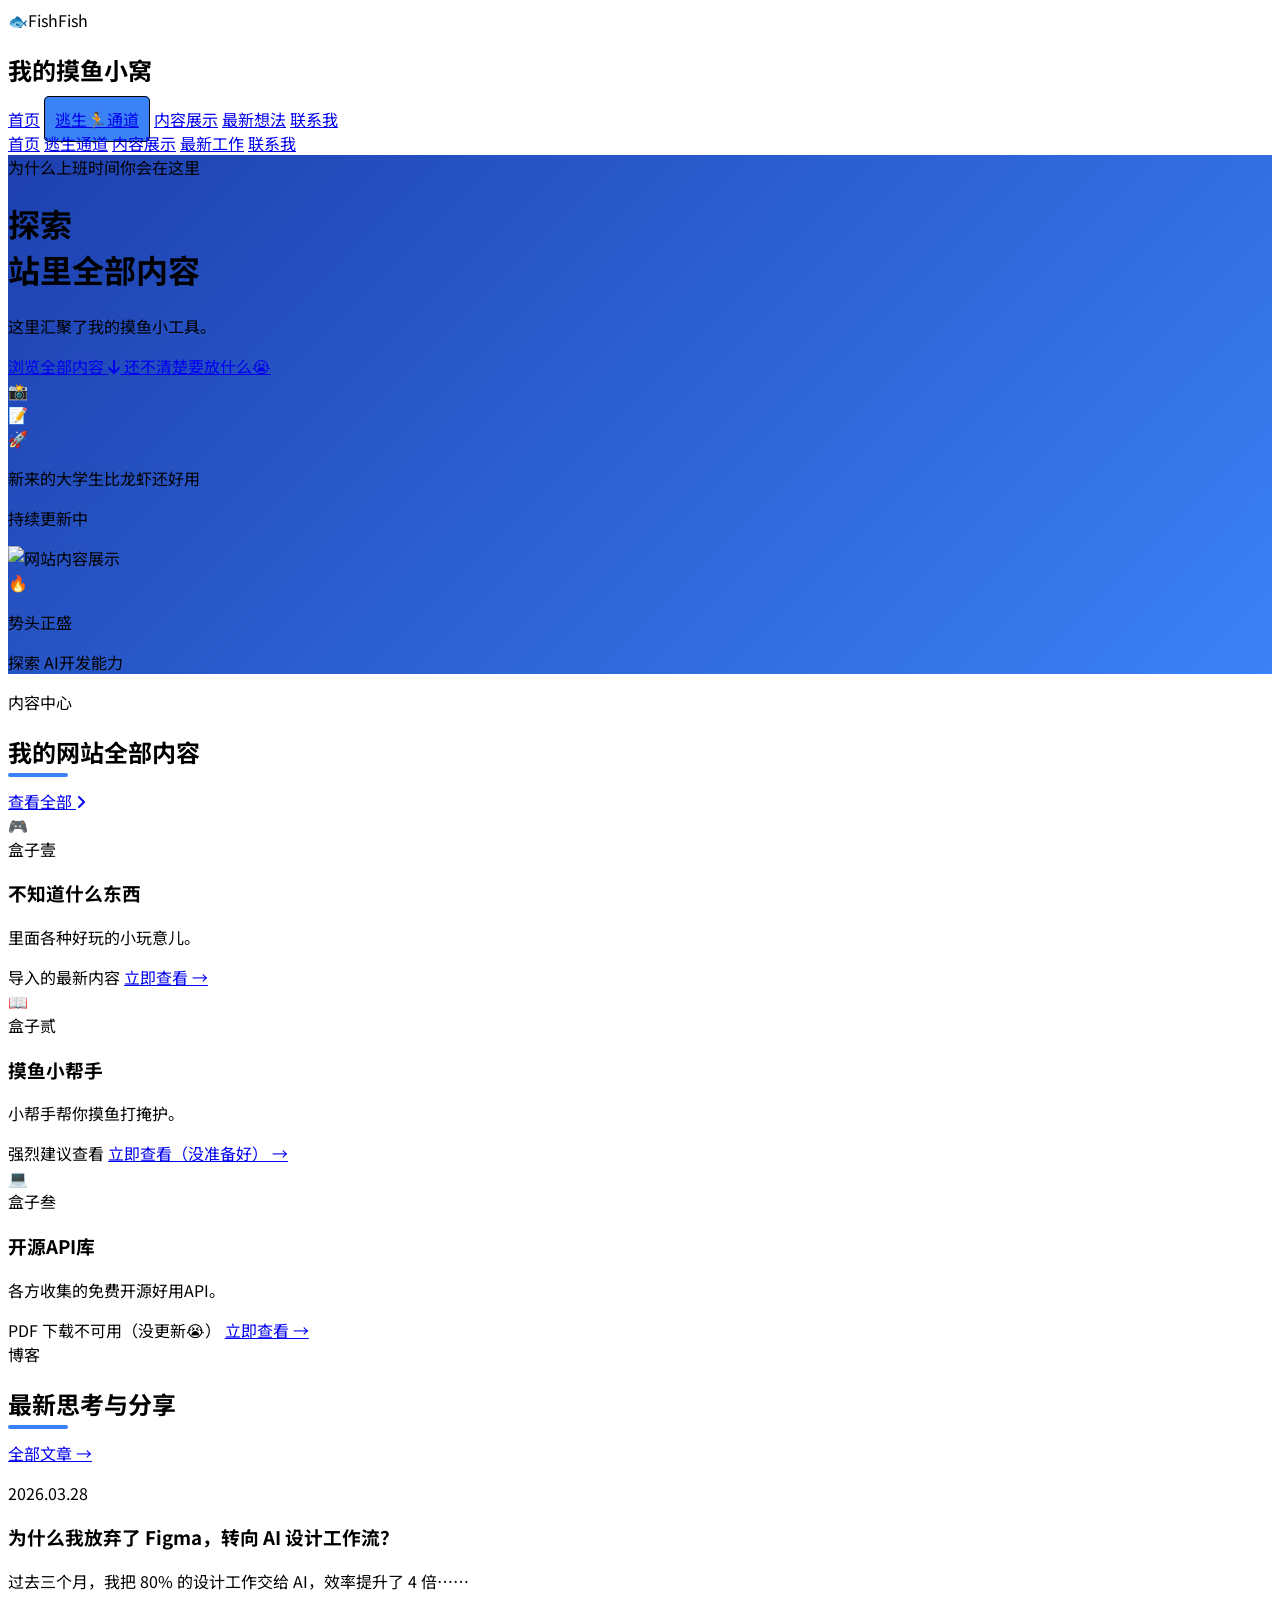
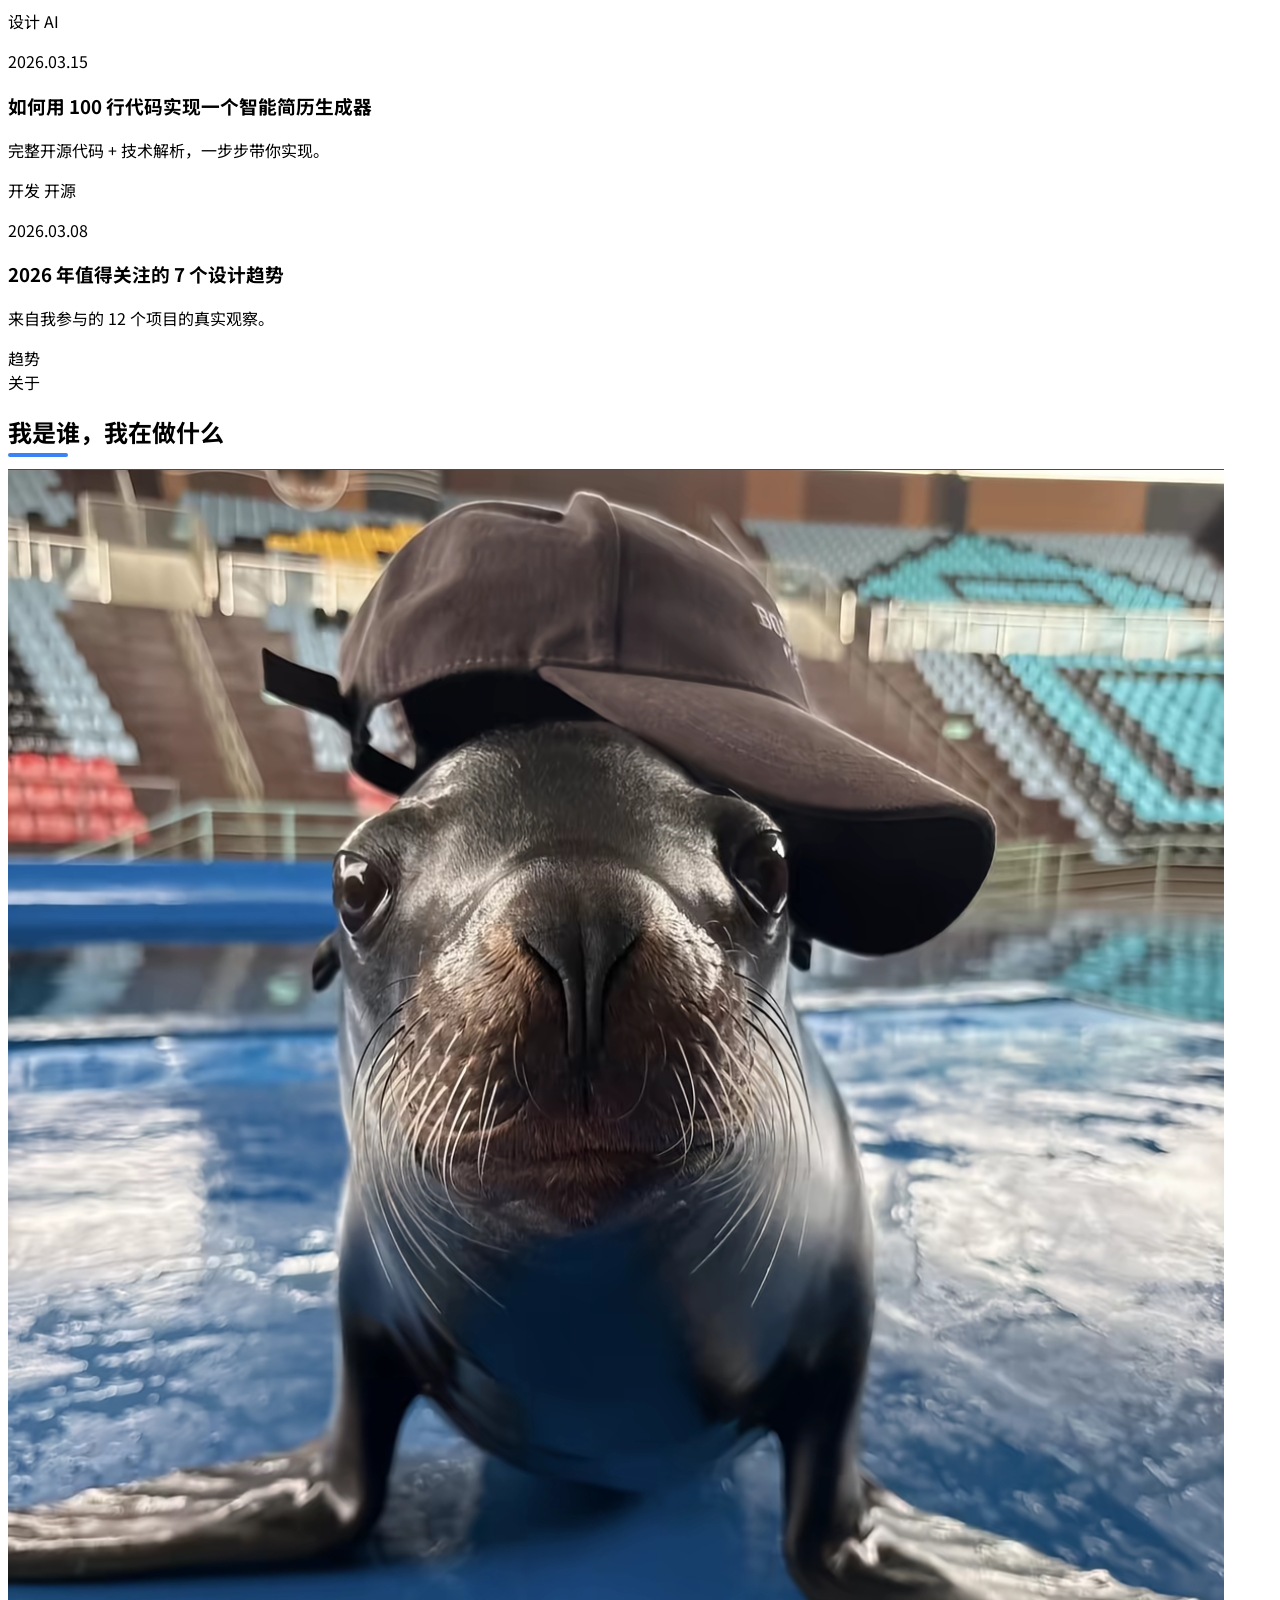
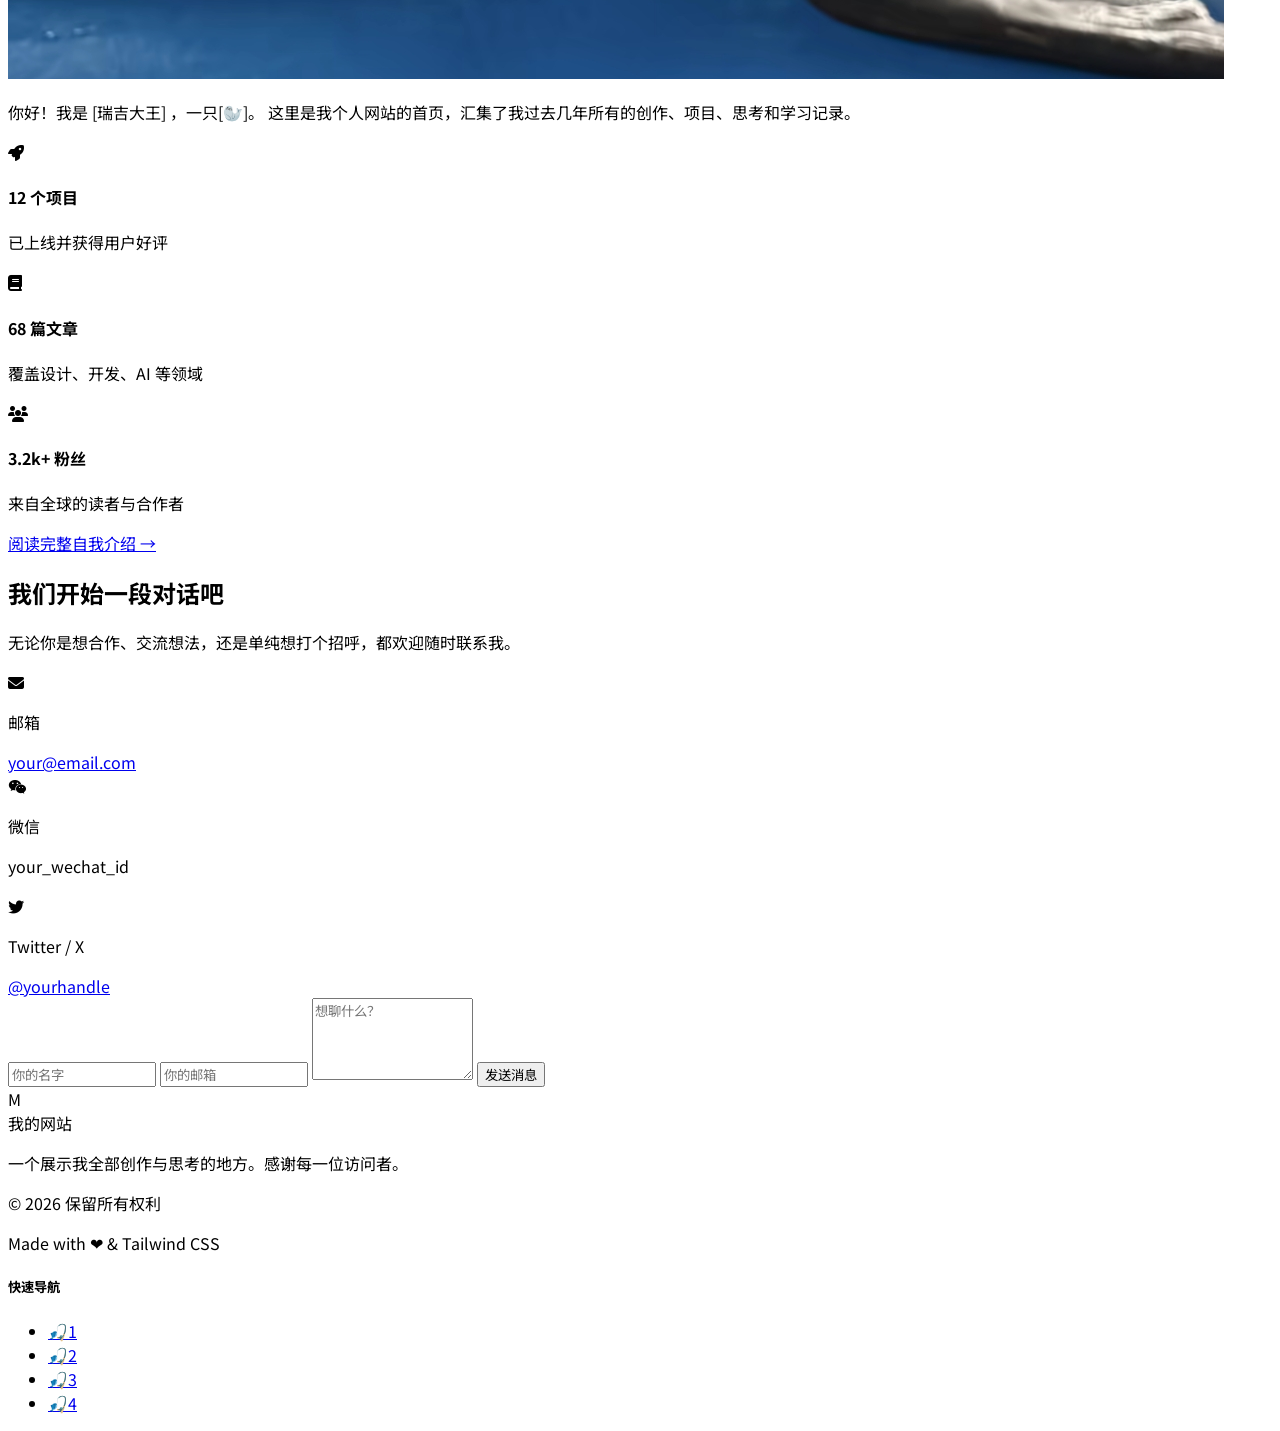
==== index.html @ e937bb80 "界面优化，添加了呈批单阅读器Demo" ====
<!-- DOCTYPE!HTML
<html>标签是 HTML 页面的根元素，该标签的结束标志为</html>
<head>标签包含了文档的元数据（meta），如<meta charset="utf-8">定义网页编码格式为utf-8。
<title>标签定义文档的标题
<body>标签定义文档的主体，即网页可见的页面内容，该标签的结束标志为</body>
<h1>标签作为一个标题使用，该标签的结束标志为`
<a>锚链接。
    href：指定链接的目标URL（如 https://example.com、#section1、mailto:xxx@xx.com。
    target：定义打开方式，例如 _blank 在新标签页打开。
    download：让浏览器下载链接资源而不是导航</a>
<p>标签作为一个段落显示，该标签的结束标志为</p> -->

<!DOCTYPE html>
<html lang="zh-CN">

<head>
    <meta charset="UTF-8">
    <meta name="viewport" content="width=device-width, initial-scale=1.0">
    <title>工作台 - 首页</title>
    <script src="https://cdn.tailwindcss.com"></script>
    <link rel="stylesheet" href="https://cdnjs.cloudflare.com/ajax/libs/font-awesome/6.6.0/css/all.min.css">

    <link rel="stylesheet" href="./Styles/index.css">
</head>

<body class="bg-zinc-50 text-zinc-800">

    <!-- 导航栏 -->
    <nav class="bg-white border-b sticky top-0 z-50 shadow-sm">
        <div class="max-w-7xl mx-auto px-6 py-5 flex items-center justify-between">
            <!-- Logo -->
            <div class="flex items-center gap-3">
                <div
                    class="w-40 h-10 bg-blue-600 rounded-2xl flex items-center justify-center text-white font-bold text-2xl shadow-inner">
                    🐟️FishFish</div>
                <h1 class="text-2xl font-bold tracking-tight">我的摸鱼小窝</h1>
            </div>

            <!-- 菜单 -->
            <div class="hidden md:flex items-center gap-8 text-lg">
                <a href="#" class="nav-link font-medium">首页</a>
                <a href="https://www.mct.gov.cn/whzx/zsdw/zglyyjy/202604/t20260401_965250.html"
                    class="Win-run font-medium">逃生🏃通道</a>
                <a href="#content" class="nav-link font-medium">内容展示</a>
                <a href="#blog" class="nav-link font-medium">最新想法</a>
                <a href="#contact" class="nav-link font-medium">联系我</a>
            </div>
        </div>

        <!-- 移动端菜单 -->
        <div id="mobile-menu" class="hidden md:hidden bg-white border-t px-6 py-6">
            <div class="flex flex-col gap-4 text-lg">
                <a href="#" class="py-3 border-b">首页</a>
                <a href="https://www.mct.gov.cn/whzx/zsdw/zglyyjy/202604/t20260401_965250.html"
                    class="py-3 border-b">逃生通道</a>
                <a href="#content" class="py-3 border-b">内容展示</a>
                <a href="#blog" class="py-3 border-b">最新工作</a>
                <a href="#contact" class="py-3">联系我</a>
            </div>
        </div>
    </nav>

    <!-- Hero 区域 -->
    <header class="hero-bg text-white">
        <div class="max-w-7xl mx-auto px-6 py-24 md:py-32 grid md:grid-cols-2 gap-12 items-center">
            <div>
                <div
                    class="inline-flex items-center gap-2 bg-white/20 backdrop-blur-md px-5 py-2 rounded-3xl mb-6 text-sm font-medium">
                    <span class="relative flex h-3 w-3">
                        <span
                            class="animate-ping absolute inline-flex h-full w-full rounded-full bg-green-400 opacity-75"></span>
                        <span class="relative inline-flex rounded-full h-3 w-3 bg-green-400"></span>
                    </span>
                    为什么上班时间你会在这里
                </div>

                <h1 class="text-6xl md:text-7xl font-bold leading-none tracking-tighter mb-6">
                    探索<br>站里全部内容
                </h1>

                <p class="text-xl md:text-2xl text-white/90 mb-10 max-w-md">
                    这里汇聚了我的摸鱼小工具。
                </p>

                <div class="flex flex-wrap gap-4">
                    <a href="#content"
                        class="px-8 py-5 bg-white text-blue-600 font-semibold rounded-3xl text-lg flex items-center gap-3 hover:scale-105 transition">
                        浏览全部内容
                        <i class="fas fa-arrow-down"></i>
                    </a>
                    <a href="#projects"
                        class="px-8 py-5 border-2 border-white/70 hover:border-white font-medium rounded-3xl text-lg flex items-center gap-3 transition">
                        还不清楚要放什么😭
                    </a>
                </div>

                <div class="mt-12 flex items-center gap-8 text-sm">
                    <div class="flex -space-x-4">
                        <div
                            class="w-8 h-8 bg-white/30 backdrop-blur rounded-2xl border-2 border-white flex items-center justify-center text-xs font-bold">
                            📸</div>
                        <div
                            class="w-8 h-8 bg-white/30 backdrop-blur rounded-2xl border-2 border-white flex items-center justify-center text-xs font-bold">
                            📝</div>
                        <div
                            class="w-8 h-8 bg-white/30 backdrop-blur rounded-2xl border-2 border-white flex items-center justify-center text-xs font-bold">
                            🚀</div>
                    </div>
                    <div>
                        <p class="font-medium">新来的大学生比龙虾还好用</p>
                        <p class="text-white/70">持续更新中</p>
                    </div>
                </div>
            </div>

            <!-- Hero 图片/演示区域 -->
            <div class="hidden md:flex justify-center relative">
                <div class="relative">
                    <div class="bg-white/10 backdrop-blur-3xl rounded-3xl p-4 shadow-2xl">
                        <img src="./src/img/claw.png" alt="网站内容展示"
                            class="rounded-3xl shadow-inner w-full max-w-md object-cover">
                    </div>
                    <!-- 悬浮卡片 -->
                    <div
                        class="absolute -top-6 -right-6 bg-white text-zinc-900 rounded-3xl p-5 shadow-2xl max-w-[220px]">
                        <div class="flex gap-3 items-center">
                            <div class="text-4xl">🔥</div>
                            <div>
                                <p class="font-semibold">势头正盛</p>
                                <p class="text-sm text-zinc-500">探索 AI开发能力</p>
                            </div>
                        </div>
                    </div>
                </div>
            </div>
        </div>
    </header>

    <!-- 内容展示 -->
    <section id="content" class="bg-white py-20">
        <div class="max-w-7xl mx-auto px-6">
            <div class="flex justify-between items-end mb-12">
                <div>
                    <span class="text-blue-600 font-medium">内容中心</span>
                    <h2 class="section-title text-4xl font-bold mt-3">我的网站全部内容</h2>
                </div>
                <a href="./Pages/ShowAll.html" class="flex items-center gap-2 text-blue-600 hover:text-blue-700 font-medium">
                    查看全部 <i class="fas fa-angle-right"></i>
                </a>
            </div>

            <div class="grid md:grid-cols-2 lg:grid-cols-3 gap-8">
                <!-- 卡片1 -->
                <div class="card-hover bg-white border rounded-3xl overflow-hidden">
                    <div
                        class="h-56 bg-gradient-to-br from-purple-500 to-pink-500 flex items-center justify-center text-7xl">
                        🎮</div>
                    <div class="p-8">
                        <span
                            class="text-xs uppercase tracking-widest font-medium bg-purple-100 text-purple-700 px-4 py-1 rounded-3xl">盒子壹</span>
                        <h3 class="text-2xl font-semibold mt-4 mb-2">不知道什么东西</h3>
                        <p class="text-zinc-500 line-clamp-3">里面各种好玩的小玩意儿。</p>
                        <div class="flex justify-between items-center mt-8 text-sm">
                            <span class="text-zinc-400">导入的最新内容</span>
                            <a href="./Pages/Snake.html" class="text-blue-600">立即查看 →</a>
                        </div>
                    </div>
                </div>

                <!-- 卡片2 -->
                <div class="card-hover bg-white border rounded-3xl overflow-hidden">
                    <div
                        class="h-56 bg-gradient-to-br from-emerald-500 to-cyan-500 flex items-center justify-center text-7xl">
                        📖</div>
                    <div class="p-8">
                        <span
                            class="text-xs uppercase tracking-widest font-medium bg-emerald-100 text-emerald-700 px-4 py-1 rounded-3xl">盒子贰</span>
                        <h3 class="text-2xl font-semibold mt-4 mb-2">摸鱼小帮手</h3>
                        <p class="text-zinc-500 line-clamp-3">小帮手帮你摸鱼打掩护。</p>
                        <div class="flex justify-between items-center mt-8 text-sm">
                            <span class="text-zinc-400">强烈建议查看</span>
                            <a href="./Pages/ShowAll.html" class="text-blue-600">立即查看（没准备好） →</a>
                        </div>
                    </div>
                </div>

                <!-- 卡片3 -->
                <div class="card-hover bg-white border rounded-3xl overflow-hidden">
                    <div
                        class="h-56 bg-gradient-to-br from-amber-500 to-orange-500 flex items-center justify-center text-7xl">
                        💻</div>
                    <div class="p-8">
                        <span
                            class="text-xs uppercase tracking-widest font-medium bg-amber-100 text-amber-700 px-4 py-1 rounded-3xl">盒子叁</span>
                        <h3 class="text-2xl font-semibold mt-4 mb-2">开源API库</h3>
                        <p class="text-zinc-500 line-clamp-3">各方收集的免费开源好用API。</p>
                        <div class="flex justify-between items-center mt-8 text-sm">
                            <span class="text-zinc-400">PDF 下载不可用（没更新😭）</span>
                            <a href="https://gitcode.com/gh_mirrors/aks/akshare" class="text-blue-600">立即查看 →</a>
                        </div>
                    </div>
                </div>
            </div>
        </div>
    </section>

    <!-- 最新文章 -->
    <section id="blog" class="bg-zinc-900 text-white py-20">
        <div class="max-w-7xl mx-auto px-6">
            <div class="flex justify-between items-end mb-12">
                <div>
                    <span class="text-blue-400 font-medium">博客</span>
                    <h2 class="section-title text-4xl font-bold mt-3 text-white">最新思考与分享</h2>
                </div>
                <a href="#" class="text-blue-400 hover:text-white flex items-center gap-2">全部文章 →</a>
            </div>

            <div class="grid md:grid-cols-3 gap-8">
                <div class="bg-white/10 backdrop-blur-lg rounded-3xl p-8 hover:bg-white/15 transition">
                    <p class="text-xs opacity-70">2026.03.28</p>
                    <h3 class="text-2xl font-semibold mt-4 mb-6 leading-tight">为什么我放弃了 Figma，转向 AI 设计工作流？</h3>
                    <p class="line-clamp-3 opacity-80">过去三个月，我把 80% 的设计工作交给 AI，效率提升了 4 倍……</p>
                    <div class="mt-8 text-sm flex items-center gap-3">
                        <span class="bg-white/20 text-xs px-3 py-1 rounded-3xl">设计</span>
                        <span class="bg-white/20 text-xs px-3 py-1 rounded-3xl">AI</span>
                    </div>
                </div>

                <div class="bg-white/10 backdrop-blur-lg rounded-3xl p-8 hover:bg-white/15 transition">
                    <p class="text-xs opacity-70">2026.03.15</p>
                    <h3 class="text-2xl font-semibold mt-4 mb-6 leading-tight">如何用 100 行代码实现一个智能简历生成器</h3>
                    <p class="line-clamp-3 opacity-80">完整开源代码 + 技术解析，一步步带你实现。</p>
                    <div class="mt-8 text-sm flex items-center gap-3">
                        <span class="bg-white/20 text-xs px-3 py-1 rounded-3xl">开发</span>
                        <span class="bg-white/20 text-xs px-3 py-1 rounded-3xl">开源</span>
                    </div>
                </div>

                <div class="bg-white/10 backdrop-blur-lg rounded-3xl p-8 hover:bg-white/15 transition">
                    <p class="text-xs opacity-70">2026.03.08</p>
                    <h3 class="text-2xl font-semibold mt-4 mb-6 leading-tight">2026 年值得关注的 7 个设计趋势</h3>
                    <p class="line-clamp-3 opacity-80">来自我参与的 12 个项目的真实观察。</p>
                    <div class="mt-8 text-sm flex items-center gap-3">
                        <span class="bg-white/20 text-xs px-3 py-1 rounded-3xl">趋势</span>
                    </div>
                </div>
            </div>
        </div>
    </section>

    <!-- 关于我 -->
    <section id="about" class="max-w-7xl mx-auto px-6 py-20">
        <div class="text-center mb-12">
            <span class="text-blue-600 font-medium">关于</span>
            <h2 class="section-title text-4xl font-bold mt-3">我是谁，我在做什么</h2>
        </div>

        <div class="grid md:grid-cols-12 gap-12 items-center">
            <div class="md:col-span-5">
                <img src="./src/img/myphoto.jpg" alt="我的照片"
                    class="rounded-3xl shadow-2xl w-full aspect-square object-cover">
            </div>
            <div class="md:col-span-7">
                <p class="text-2xl leading-relaxed text-zinc-600 mb-8">
                    你好！我是<span class="font-semibold text-blue-600"> [瑞吉大王] </span>，一只[🦭]。
                    这里是我个人网站的首页，汇集了我过去几年所有的创作、项目、思考和学习记录。
                </p>
                <div class="grid grid-cols-3 gap-6">
                    <div class="bg-white rounded-3xl p-6 text-center shadow-sm">
                        <i class="fas fa-rocket text-4xl text-blue-600 mb-4"></i>
                        <h4 class="font-semibold mb-1">12 个项目</h4>
                        <p class="text-sm text-zinc-500">已上线并获得用户好评</p>
                    </div>
                    <div class="bg-white rounded-3xl p-6 text-center shadow-sm">
                        <i class="fas fa-book text-4xl text-blue-600 mb-4"></i>
                        <h4 class="font-semibold mb-1">68 篇文章</h4>
                        <p class="text-sm text-zinc-500">覆盖设计、开发、AI 等领域</p>
                    </div>
                    <div class="bg-white rounded-3xl p-6 text-center shadow-sm">
                        <i class="fas fa-users text-4xl text-blue-600 mb-4"></i>
                        <h4 class="font-semibold mb-1">3.2k+ 粉丝</h4>
                        <p class="text-sm text-zinc-500">来自全球的读者与合作者</p>
                    </div>
                </div>
                <a href="https://v.douyin.com/0E6zMVYQ_gM/" class="mt-10 inline-flex items-center gap-3 text-blue-600 font-medium group">
                    阅读完整自我介绍
                    <span class="group-hover:translate-x-2 transition">→</span>
                </a>
            </div>
        </div>
    </section>

    <!-- 联系我 -->
    <section id="contact" class="max-w-7xl mx-auto px-6 py-20">
        <div class="bg-white rounded-3xl shadow-xl p-12 md:p-16 grid md:grid-cols-2 gap-12">
            <div>
                <h2 class="text-4xl font-bold mb-6">我们开始一段对话吧</h2>
                <p class="text-zinc-600 text-xl">无论你是想合作、交流想法，还是单纯想打个招呼，都欢迎随时联系我。</p>

                <div class="mt-12 space-y-8">
                    <div class="flex items-center gap-6">
                        <i class="fas fa-envelope text-3xl text-blue-600"></i>
                        <div>
                            <p class="text-sm text-zinc-400">邮箱</p>
                            <a href="mailto:your@email.com" class="text-xl font-medium">your@email.com</a>
                        </div>
                    </div>
                    <div class="flex items-center gap-6">
                        <i class="fab fa-weixin text-3xl text-green-600"></i>
                        <div>
                            <p class="text-sm text-zinc-400">微信</p>
                            <p class="text-xl font-medium">your_wechat_id</p>
                        </div>
                    </div>
                    <div class="flex items-center gap-6">
                        <i class="fab fa-twitter text-3xl text-blue-400"></i>
                        <div>
                            <p class="text-sm text-zinc-400">Twitter / X</p>
                            <a href="#" class="text-xl font-medium">@yourhandle</a>
                        </div>
                    </div>
                </div>
            </div>

            <div class="bg-zinc-100 rounded-3xl p-8 flex flex-col justify-center">
                <form class="space-y-6">
                    <input type="text" placeholder="你的名字"
                        class="w-full px-6 py-5 rounded-3xl bg-white border focus:outline-none focus:border-blue-600">
                    <input type="email" placeholder="你的邮箱"
                        class="w-full px-6 py-5 rounded-3xl bg-white border focus:outline-none focus:border-blue-600">
                    <textarea placeholder="想聊什么？" rows="4"
                        class="w-full px-6 py-5 rounded-3xl bg-white border focus:outline-none focus:border-blue-600"></textarea>
                    <button type="submit"
                        class="w-full py-6 bg-blue-600 text-white font-medium text-lg rounded-3xl hover:bg-blue-700 transition">
                        发送消息
                    </button>
                </form>
            </div>
        </div>
    </section>

    <!-- Footer -->
    <footer class="bg-zinc-900 text-white py-16">
        <div class="max-w-7xl mx-auto px-6">
            <div class="grid md:grid-cols-12 gap-y-10">
                <div class="md:col-span-8">
                    <div class="flex items-center gap-3 mb-6">
                        <div
                            class="w-8 h-8 bg-blue-600 rounded-2xl flex items-center justify-center text-white font-bold">
                            M</div>
                        <span class="text-2xl font-bold">我的网站</span>
                    </div>
                    <p class="text-zinc-400 max-w-xs">一个展示我全部创作与思考的地方。感谢每一位访问者。</p>
                    <p class="text-xs text-zinc-500 mt-8">© 2026 保留所有权利</p>
                    <p class="mt-12 text-xs text-zinc-500">Made with ❤️ &amp; Tailwind CSS</p>
                </div>

                <div class="md:col-span-4">
                    <h5 class="font-medium mb-4">快速导航</h5>
                    <ul class="space-y-3 text-zinc-400">
                        <li><a href="#" class="hover:text-white">🎣1</a></li>
                        <li><a href="#" class="hover:text-white">🎣2</a></li>
                        <li><a href="#" class="hover:text-white">🎣3</a></li>
                        <li><a href="#" class="hover:text-white">🎣4</a></li>
                    </ul>
                </div>

                
                
            </div>
        </div>
    </footer>

    <script src="./Scripts/index.js"></script>
</body>

</html>
---- Styles/index.css ----
@import url('https://fonts.googleapis.com/css2?family=Noto+Sans+SC:wght@400;500;700&display=swap');

:root {
    --primary: #3b82f6;
}

* {
    font-family: 'Noto Sans SC', system-ui, sans-serif;
}

.Win-run{
    background-color: #3b82f6;
    border: 1px solid #000000;
    padding: 10px 10px;
    border-radius: 5px;
    text-align: center;
}

.hero-bg {
    background: linear-gradient(135deg, #1e40af 0%, #3b82f6 100%);
}

.nav-link {
    transition: all 0.3s ease;
}

.nav-link:hover {
    color: var(--primary);
    transform: translateY(-1px);
}

.section-title {
    position: relative;
}

.section-title::after {
    content: '';
    position: absolute;
    bottom: -8px;
    left: 0;
    width: 60px;
    height: 4px;
    background: var(--primary);
    border-radius: 9999px;
}

.card-hover {
    transition: all 0.4s cubic-bezier(0.4, 0, 0.2, 1);
}

.card-hover:hover {
    transform: translateY(-12px);
    box-shadow: 0 25px 50px -12px rgb(0 0 0 / 0.15);
}
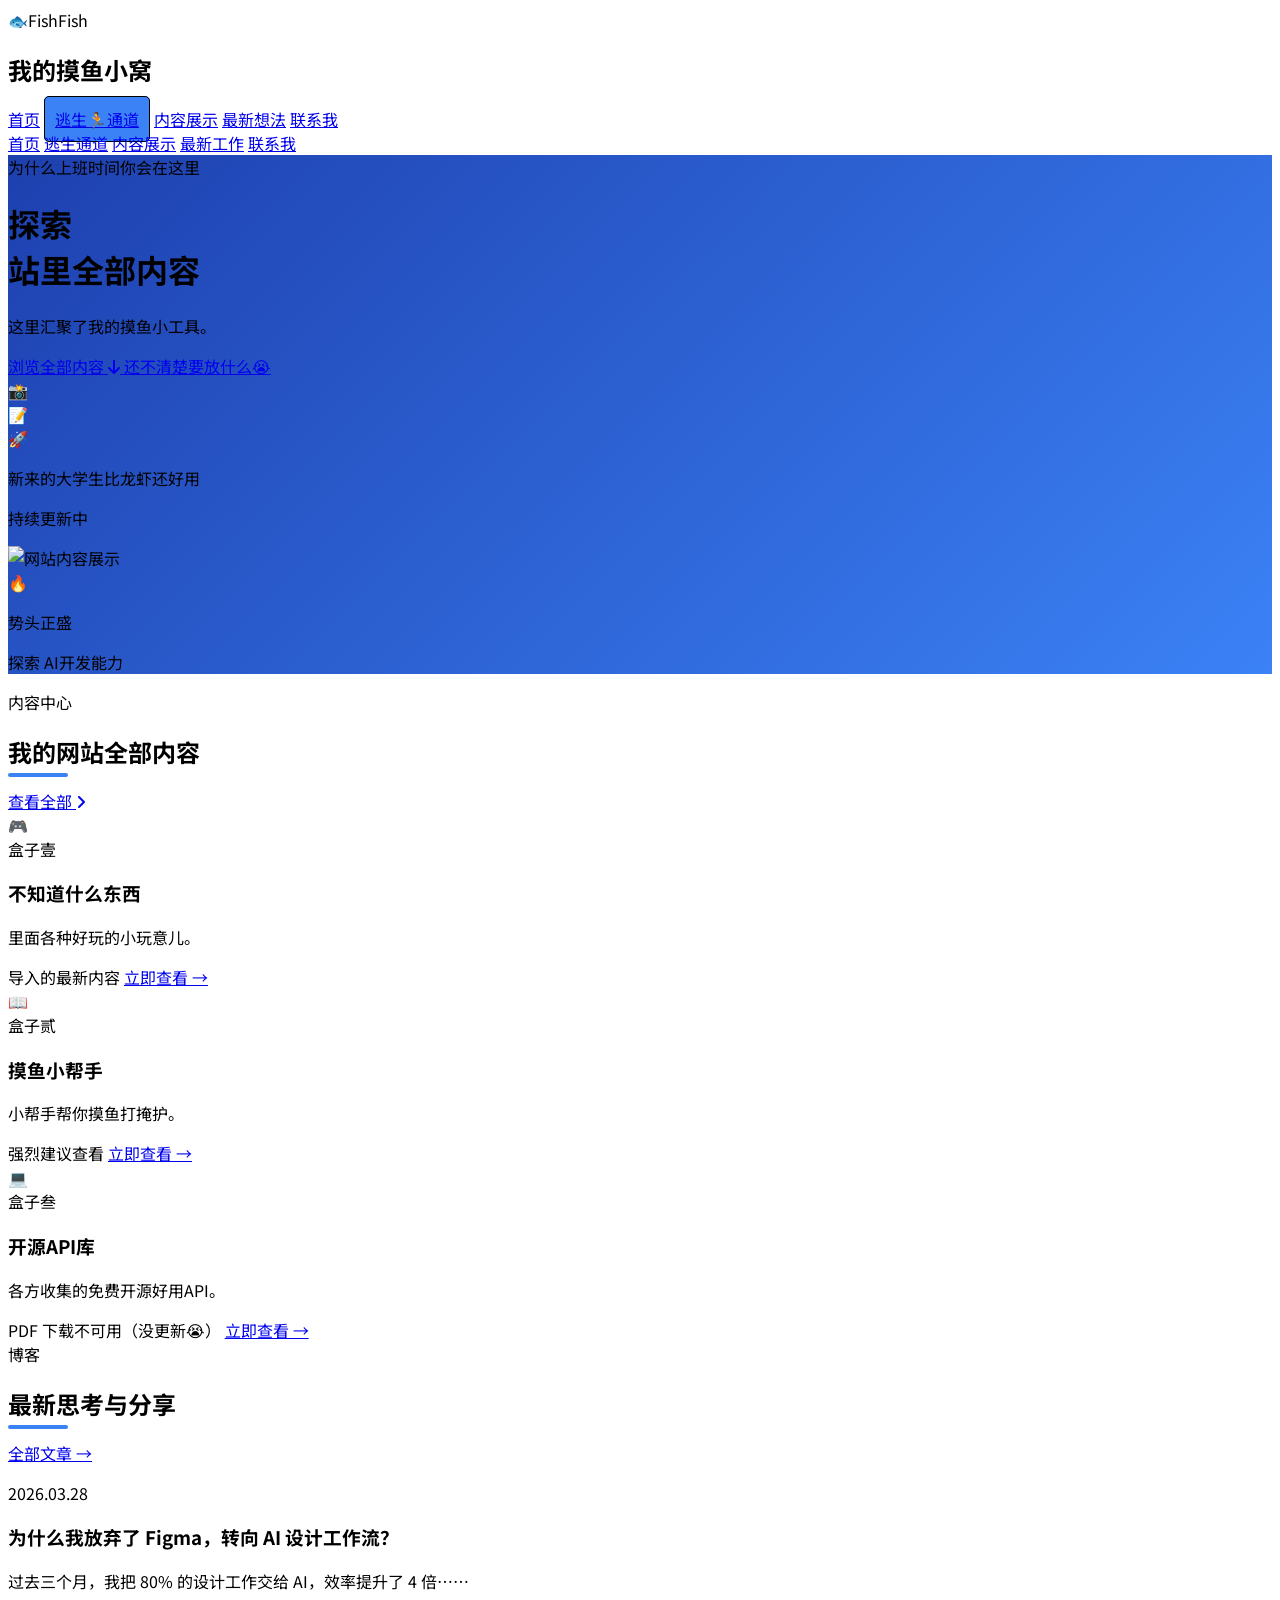
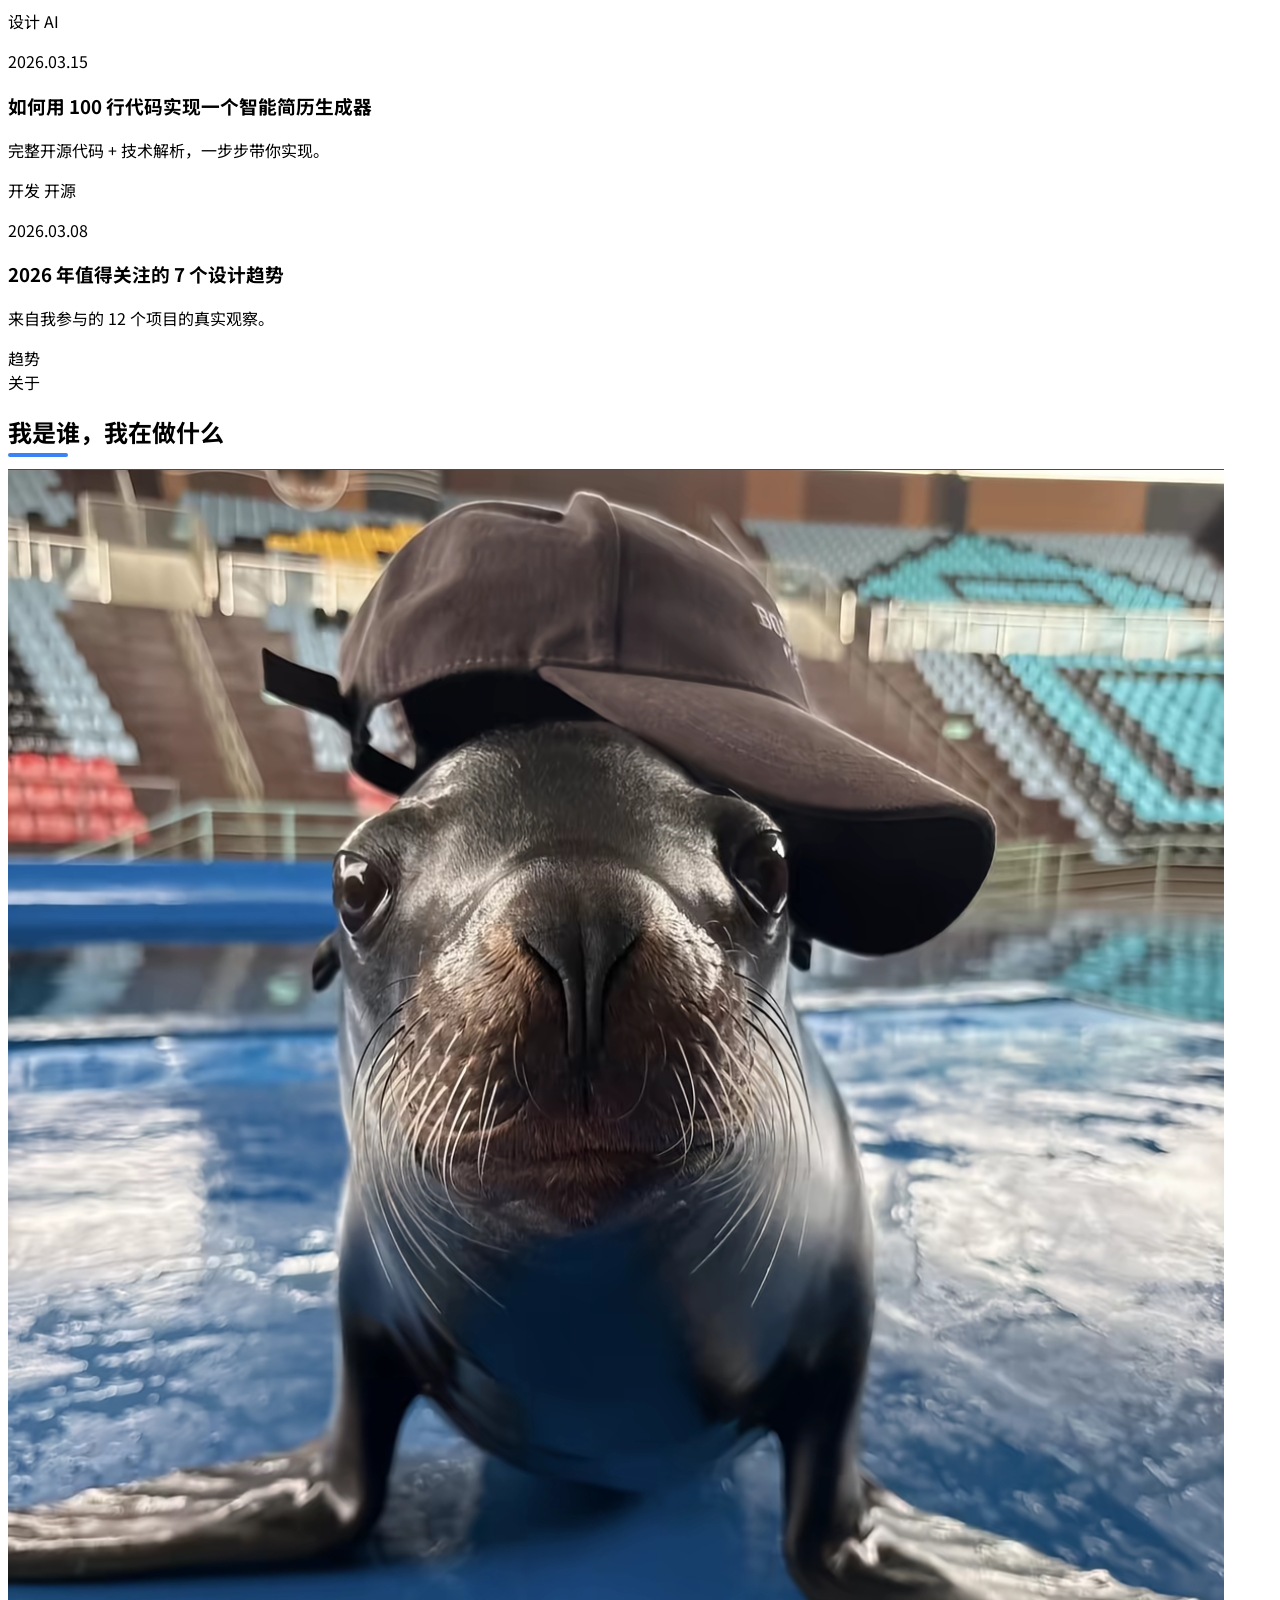
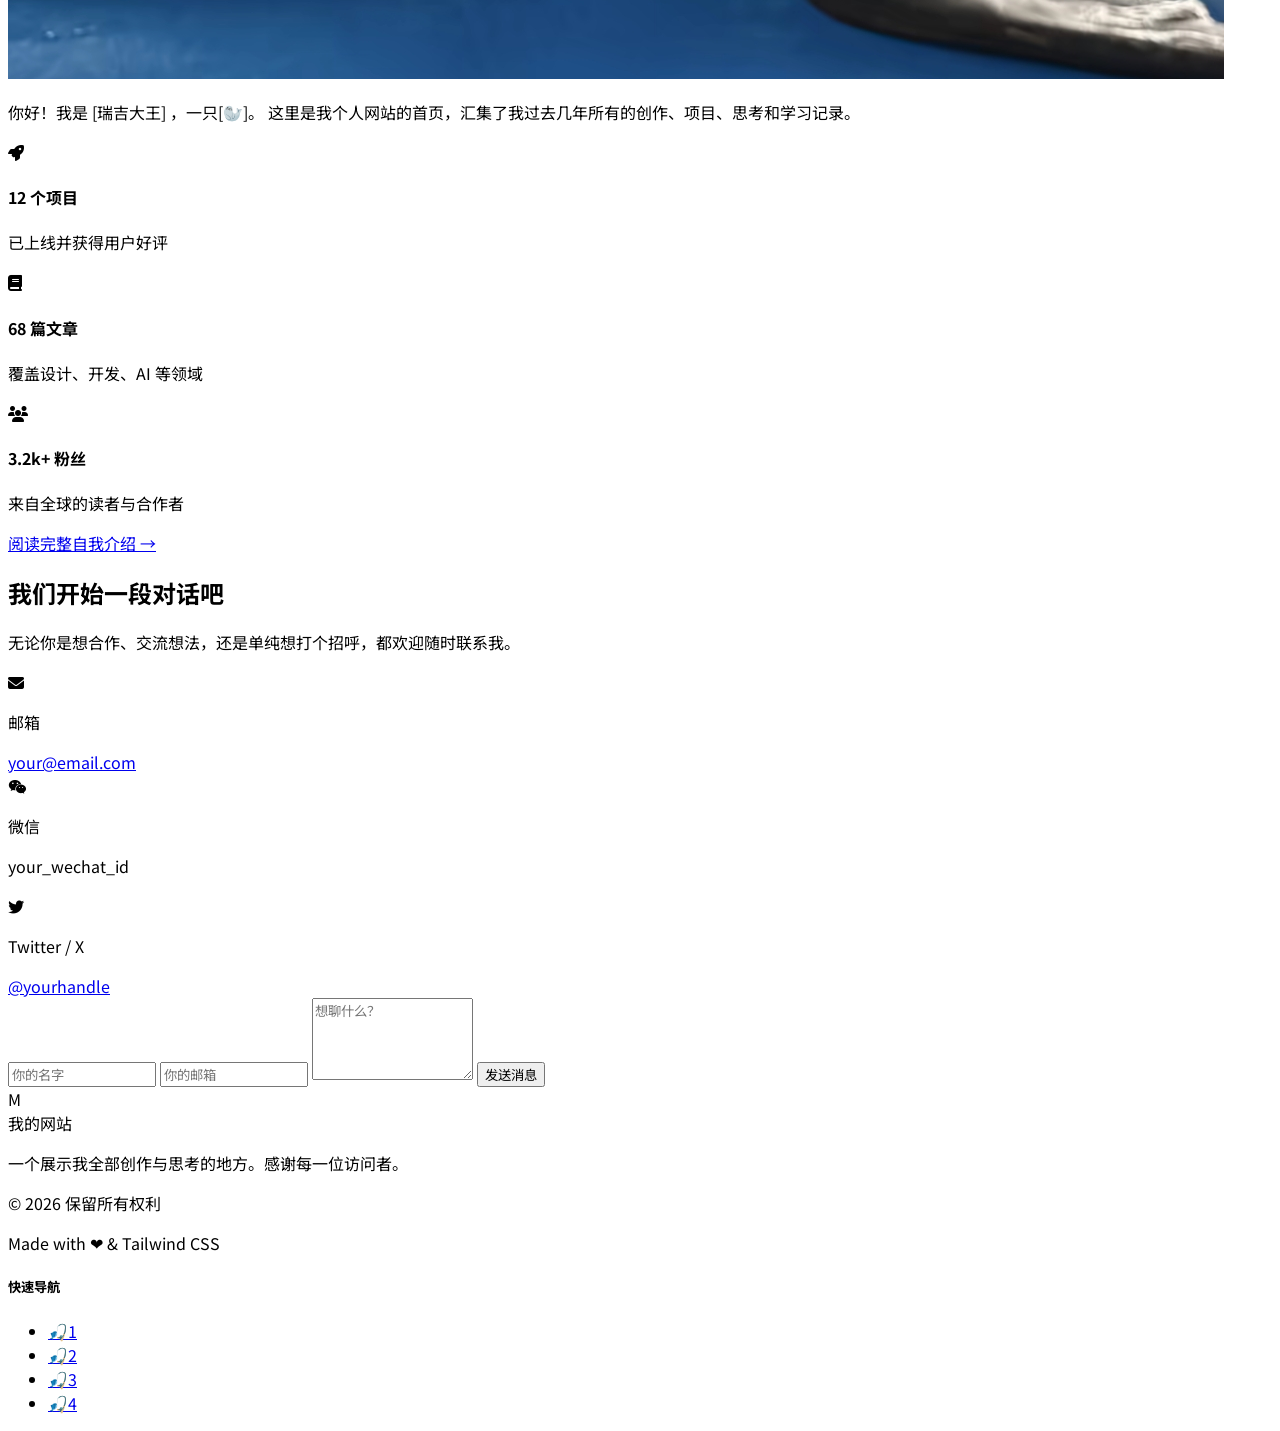
==== commit d381497a: "TXT文本阅读器上线，同时上传了一本电子书" ====
--- a/index.html
+++ b/index.html
@@ -179,7 +179,7 @@
                         <p class="text-zinc-500 line-clamp-3">小帮手帮你摸鱼打掩护。</p>
                         <div class="flex justify-between items-center mt-8 text-sm">
                             <span class="text-zinc-400">强烈建议查看</span>
-                            <a href="./Pages/ShowAll.html" class="text-blue-600">立即查看（没准备好） →</a>
+                            <a href="./Pages/TxTplayer.html" class="text-blue-600">立即查看 →</a>
                         </div>
                     </div>
                 </div>
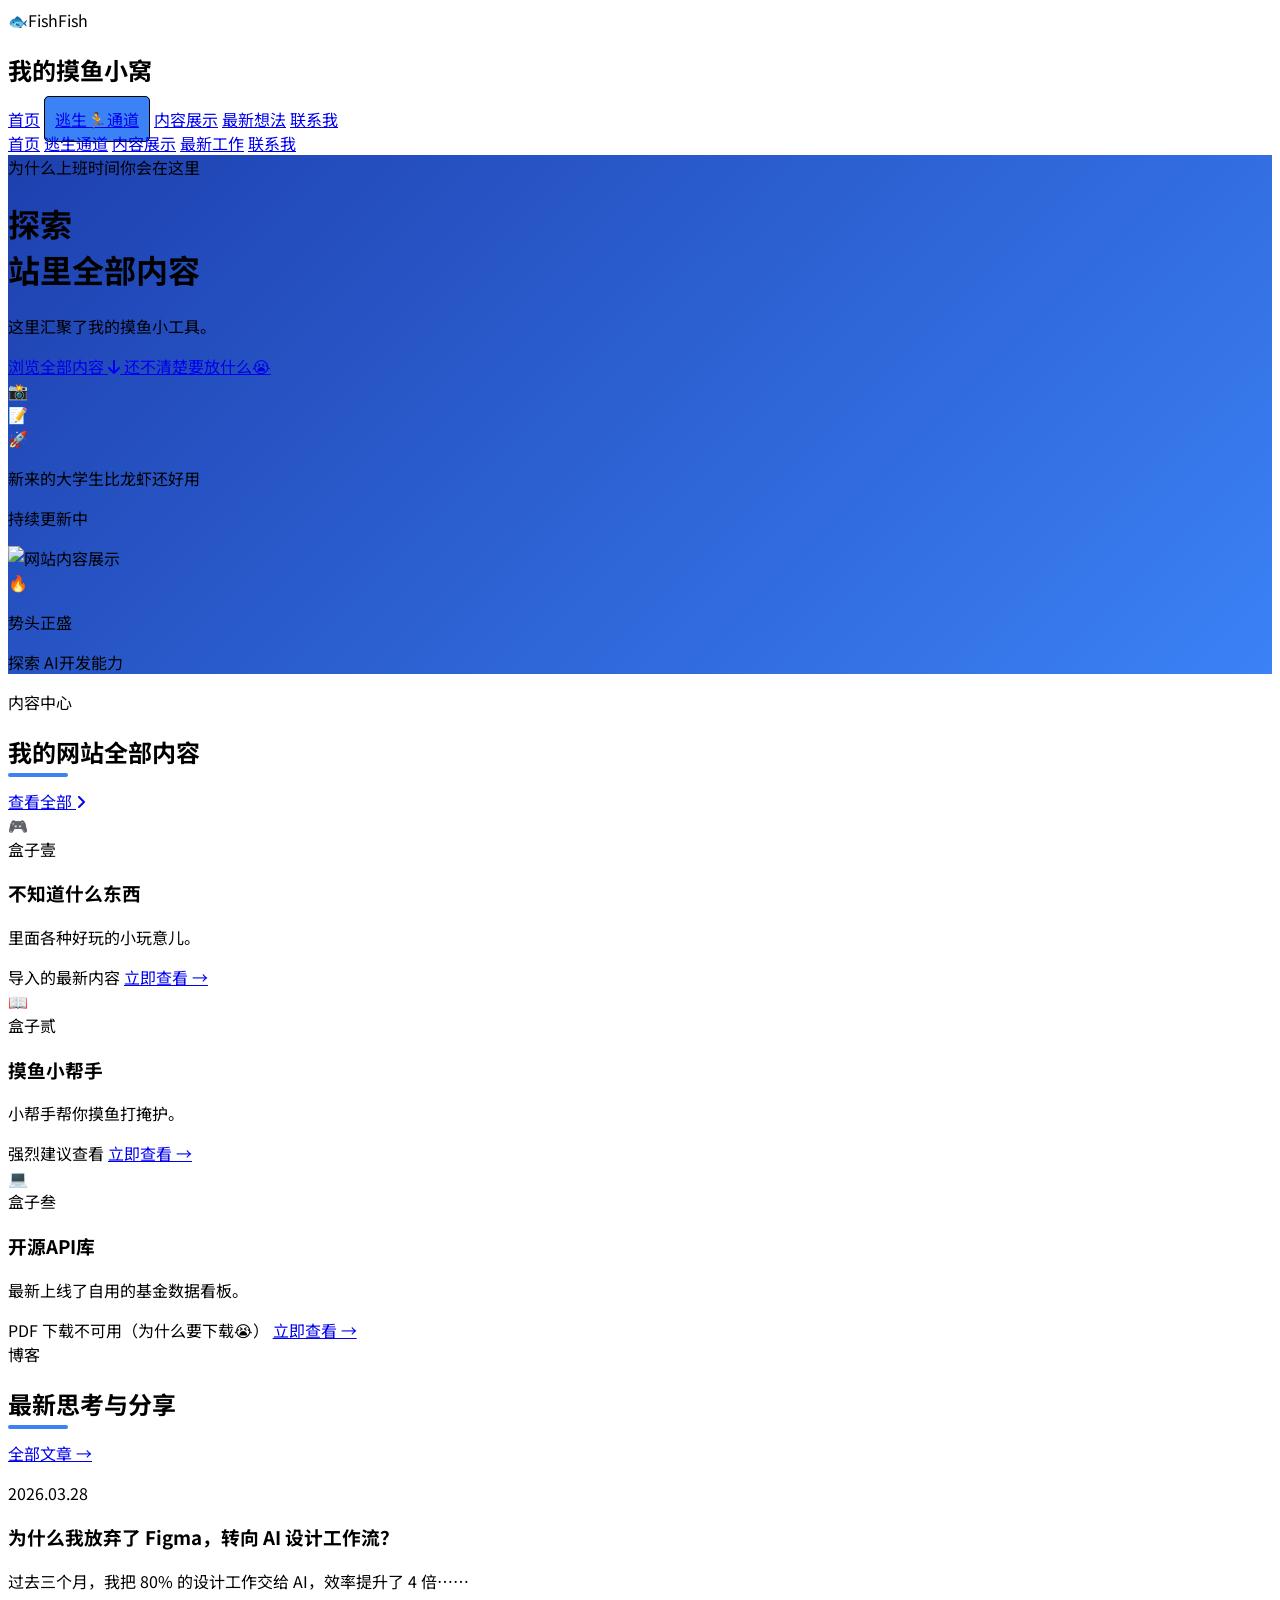
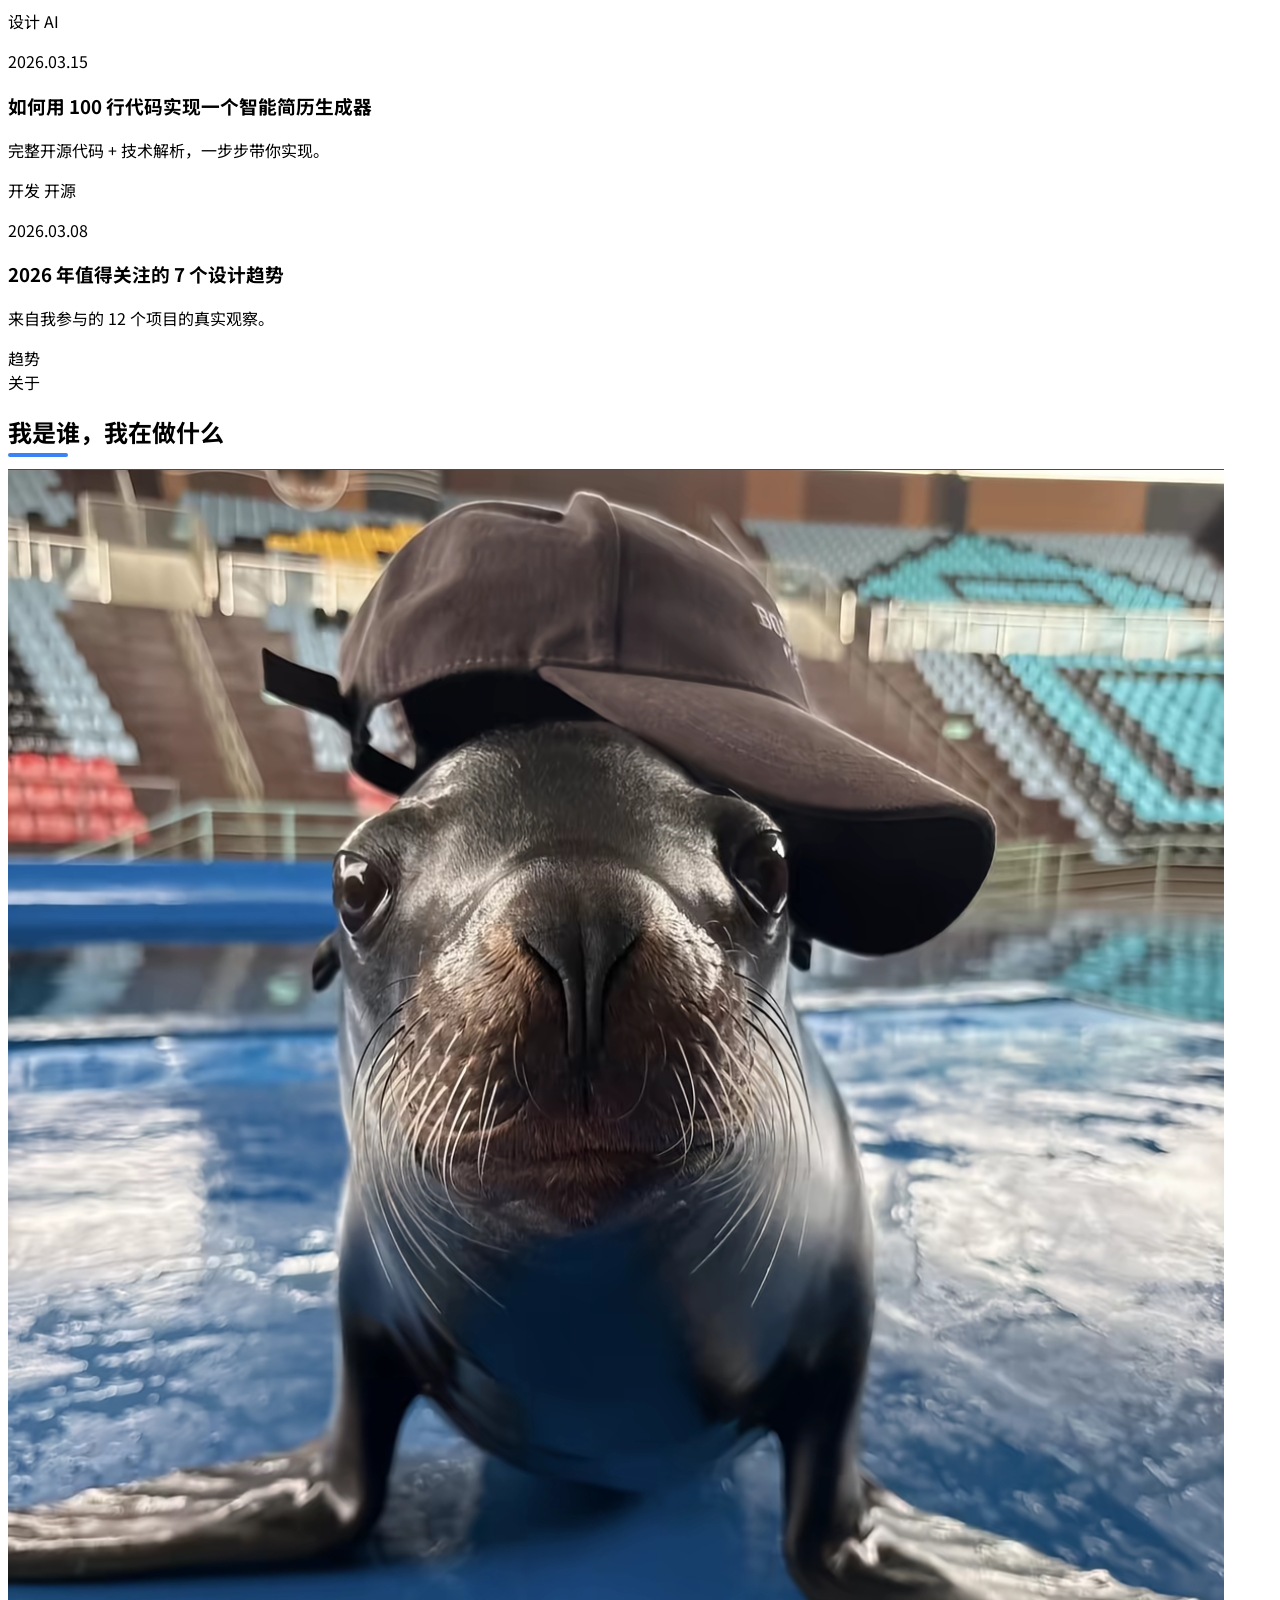
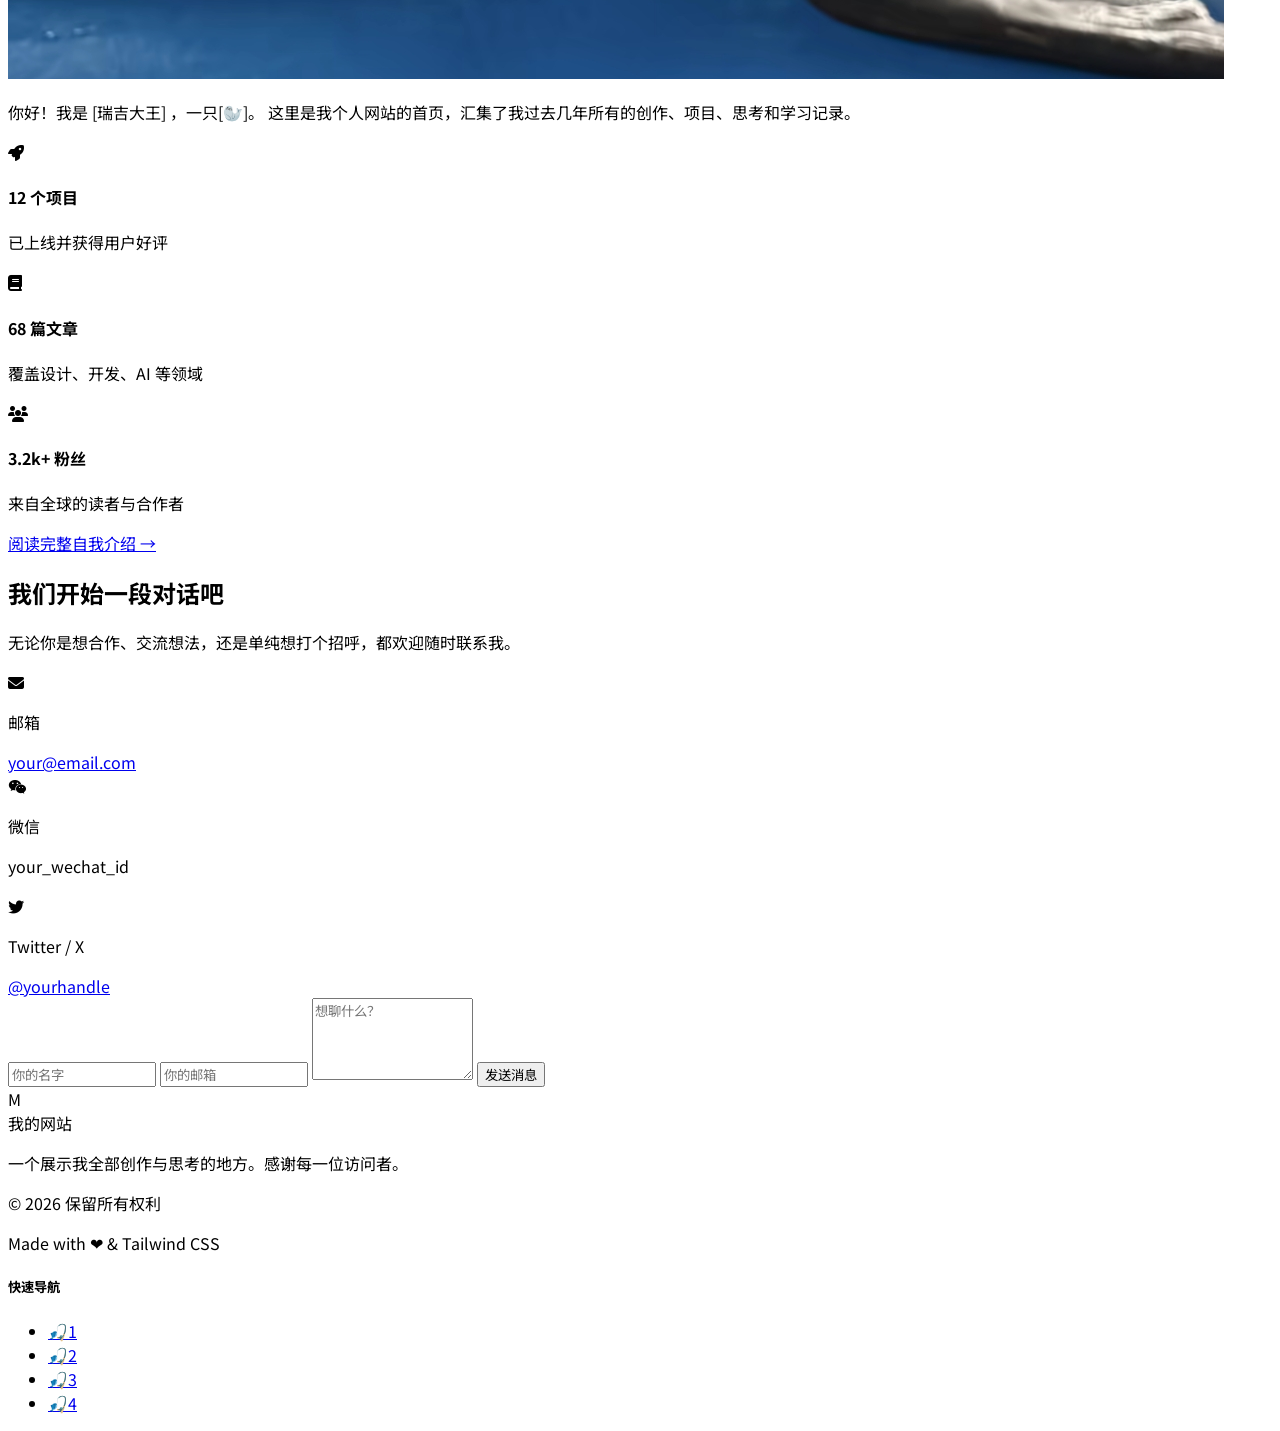
==== commit d65d3388: "正式上线基金查询页面" ====
--- a/index.html
+++ b/index.html
@@ -193,10 +193,10 @@
                         <span
                             class="text-xs uppercase tracking-widest font-medium bg-amber-100 text-amber-700 px-4 py-1 rounded-3xl">盒子叁</span>
                         <h3 class="text-2xl font-semibold mt-4 mb-2">开源API库</h3>
-                        <p class="text-zinc-500 line-clamp-3">各方收集的免费开源好用API。</p>
+                        <p class="text-zinc-500 line-clamp-3">最新上线了自用的基金数据看板。</p>
                         <div class="flex justify-between items-center mt-8 text-sm">
-                            <span class="text-zinc-400">PDF 下载不可用（没更新😭）</span>
-                            <a href="https://gitcode.com/gh_mirrors/aks/akshare" class="text-blue-600">立即查看 →</a>
+                            <span class="text-zinc-400">PDF 下载不可用（为什么要下载😭）</span>
+                            <a href="./Pages/FundDetail.html" class="text-blue-600">立即查看 →</a>
                         </div>
                     </div>
                 </div>
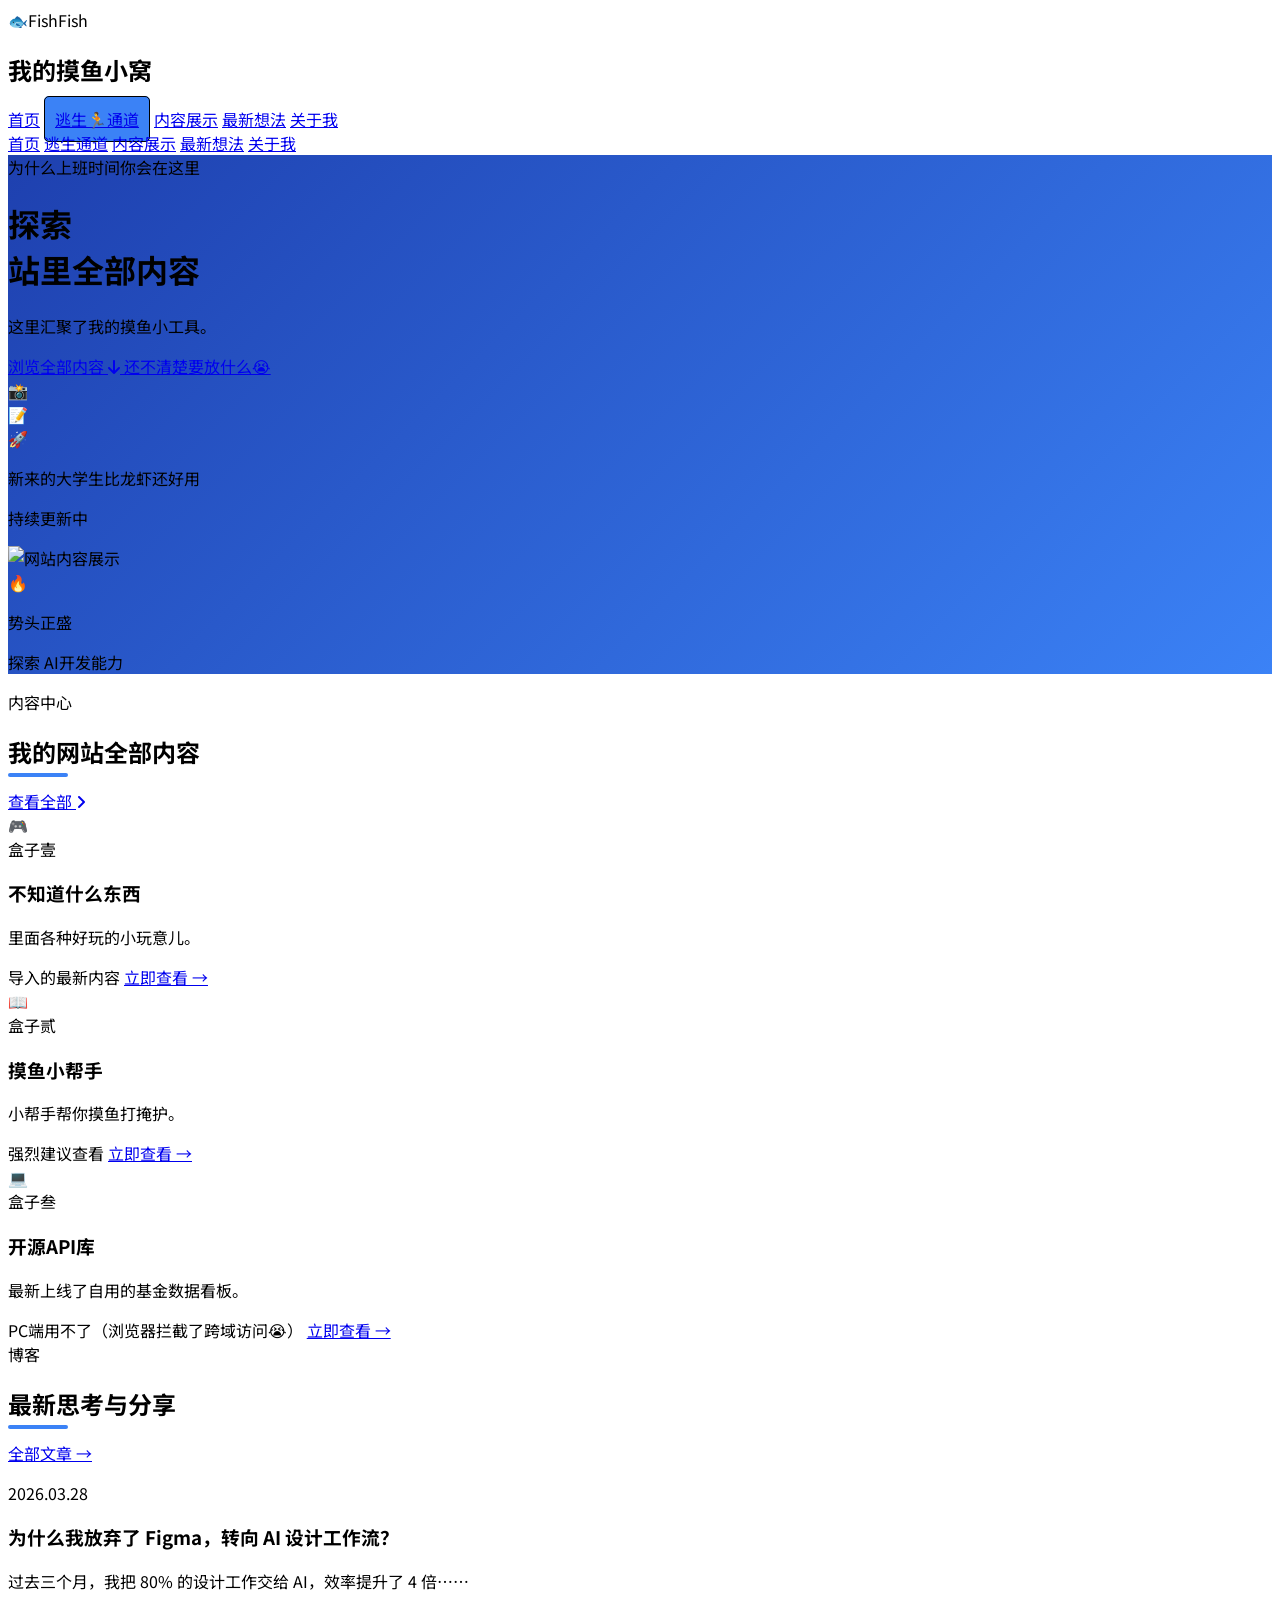
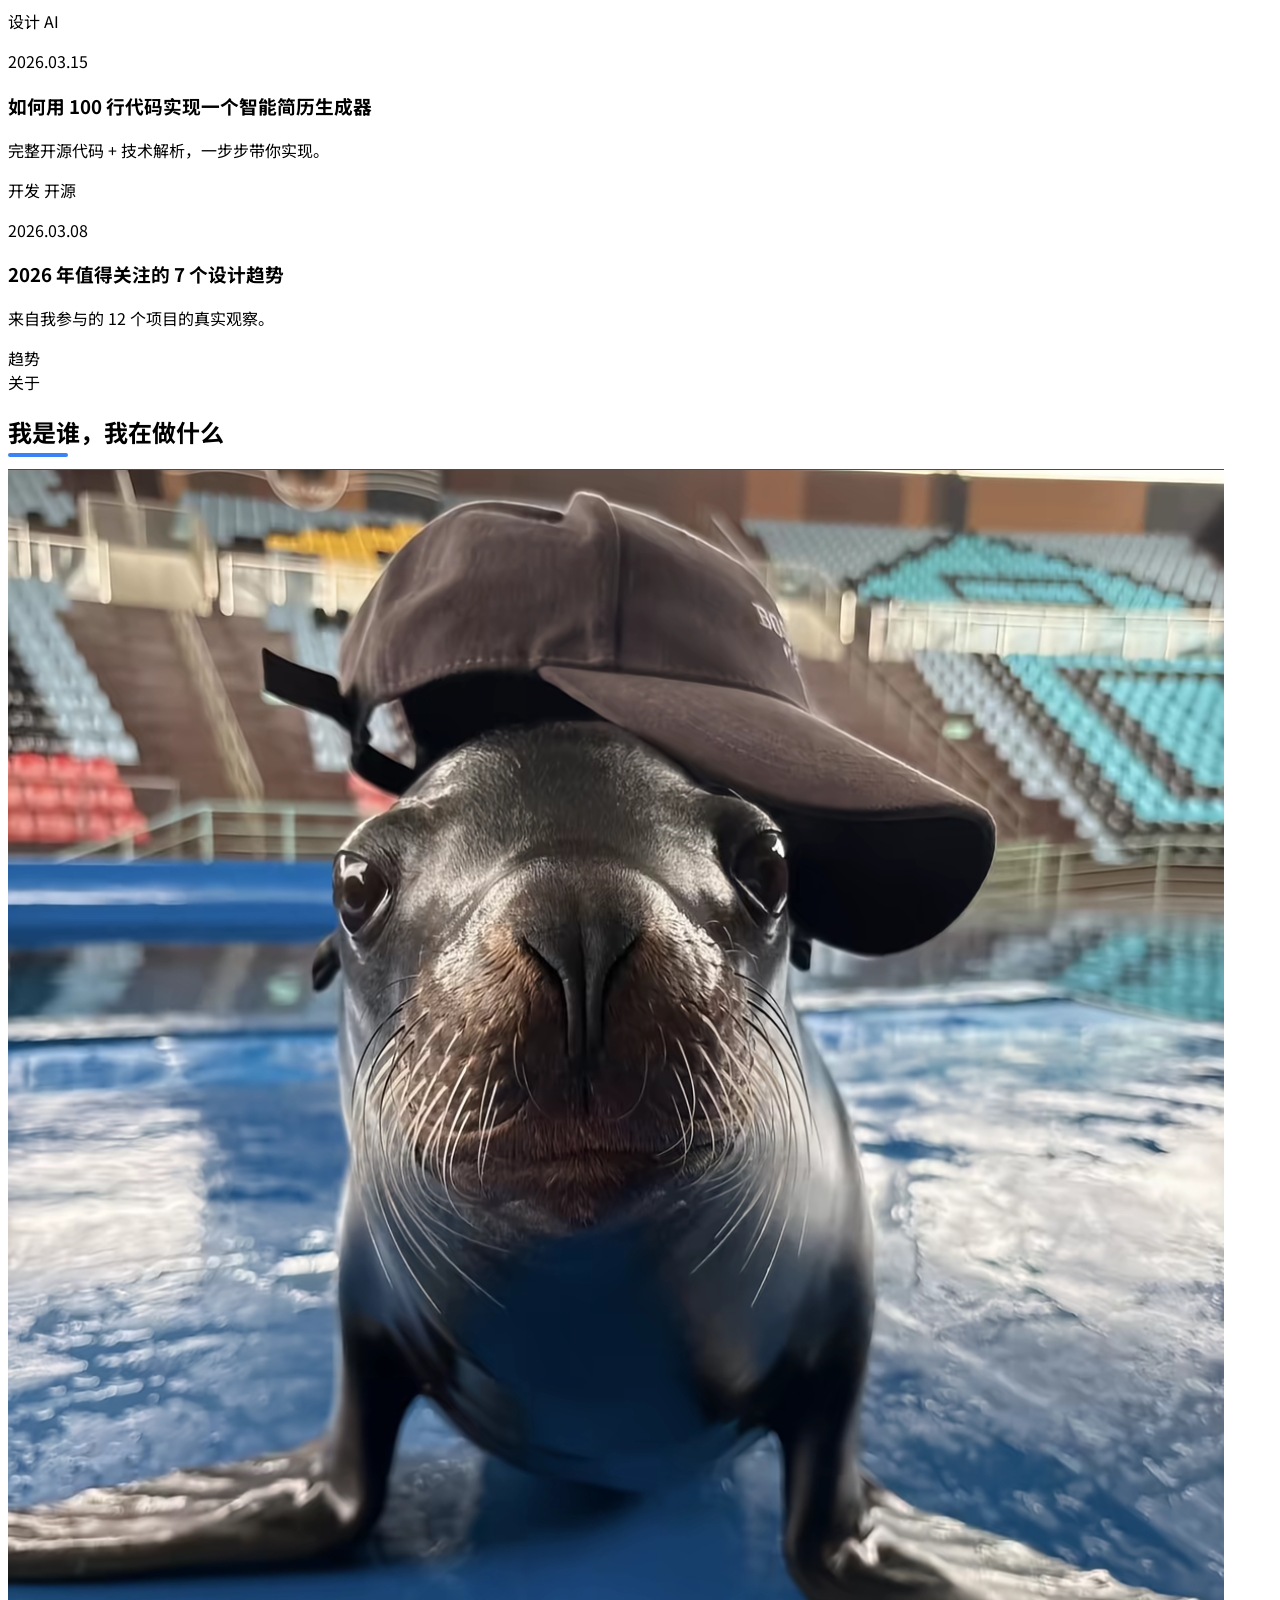
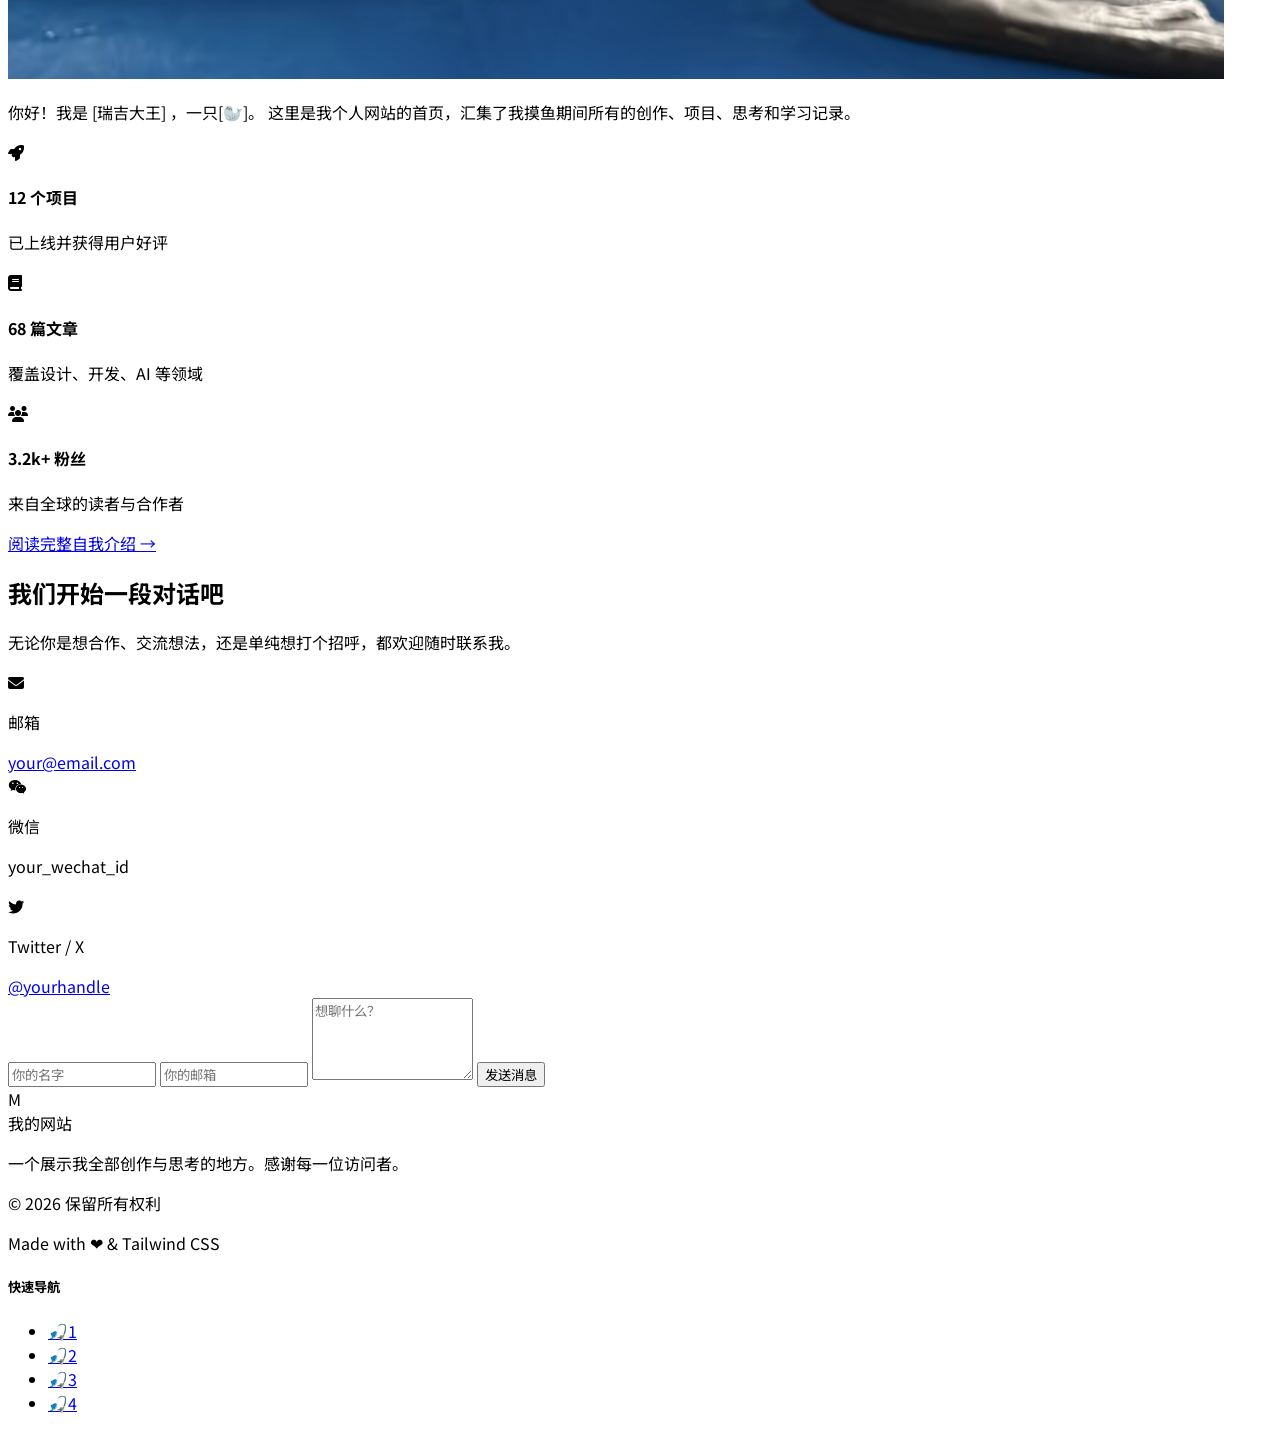
==== commit aeb184fe: "1.删除了最初始那版stock页面。2.优化了首页的内容。3.book版块改成了blog版块。4.开放了类肉鸽游戏的Demo。" ====
--- a/index.html
+++ b/index.html
@@ -43,7 +43,7 @@
                     class="Win-run font-medium">逃生🏃通道</a>
                 <a href="#content" class="nav-link font-medium">内容展示</a>
                 <a href="#blog" class="nav-link font-medium">最新想法</a>
-                <a href="#contact" class="nav-link font-medium">联系我</a>
+                <a href="#about" class="nav-link font-medium">关于我</a>
             </div>
         </div>
 
@@ -54,8 +54,8 @@
                 <a href="https://www.mct.gov.cn/whzx/zsdw/zglyyjy/202604/t20260401_965250.html"
                     class="py-3 border-b">逃生通道</a>
                 <a href="#content" class="py-3 border-b">内容展示</a>
-                <a href="#blog" class="py-3 border-b">最新工作</a>
-                <a href="#contact" class="py-3">联系我</a>
+                <a href="#blog" class="py-3 border-b">最新想法</a>
+                <a href="#about" class="py-3 border-b">关于我</a>
             </div>
         </div>
     </nav>
@@ -195,7 +195,7 @@
                         <h3 class="text-2xl font-semibold mt-4 mb-2">开源API库</h3>
                         <p class="text-zinc-500 line-clamp-3">最新上线了自用的基金数据看板。</p>
                         <div class="flex justify-between items-center mt-8 text-sm">
-                            <span class="text-zinc-400">PDF 下载不可用（为什么要下载😭）</span>
+                            <span class="text-zinc-400">PC端用不了（浏览器拦截了跨域访问😭）</span>
                             <a href="./Pages/FundDetail.html" class="text-blue-600">立即查看 →</a>
                         </div>
                     </div>
@@ -263,7 +263,7 @@
             <div class="md:col-span-7">
                 <p class="text-2xl leading-relaxed text-zinc-600 mb-8">
                     你好！我是<span class="font-semibold text-blue-600"> [瑞吉大王] </span>，一只[🦭]。
-                    这里是我个人网站的首页，汇集了我过去几年所有的创作、项目、思考和学习记录。
+                    这里是我个人网站的首页，汇集了我摸鱼期间所有的创作、项目、思考和学习记录。
                 </p>
                 <div class="grid grid-cols-3 gap-6">
                     <div class="bg-white rounded-3xl p-6 text-center shadow-sm">
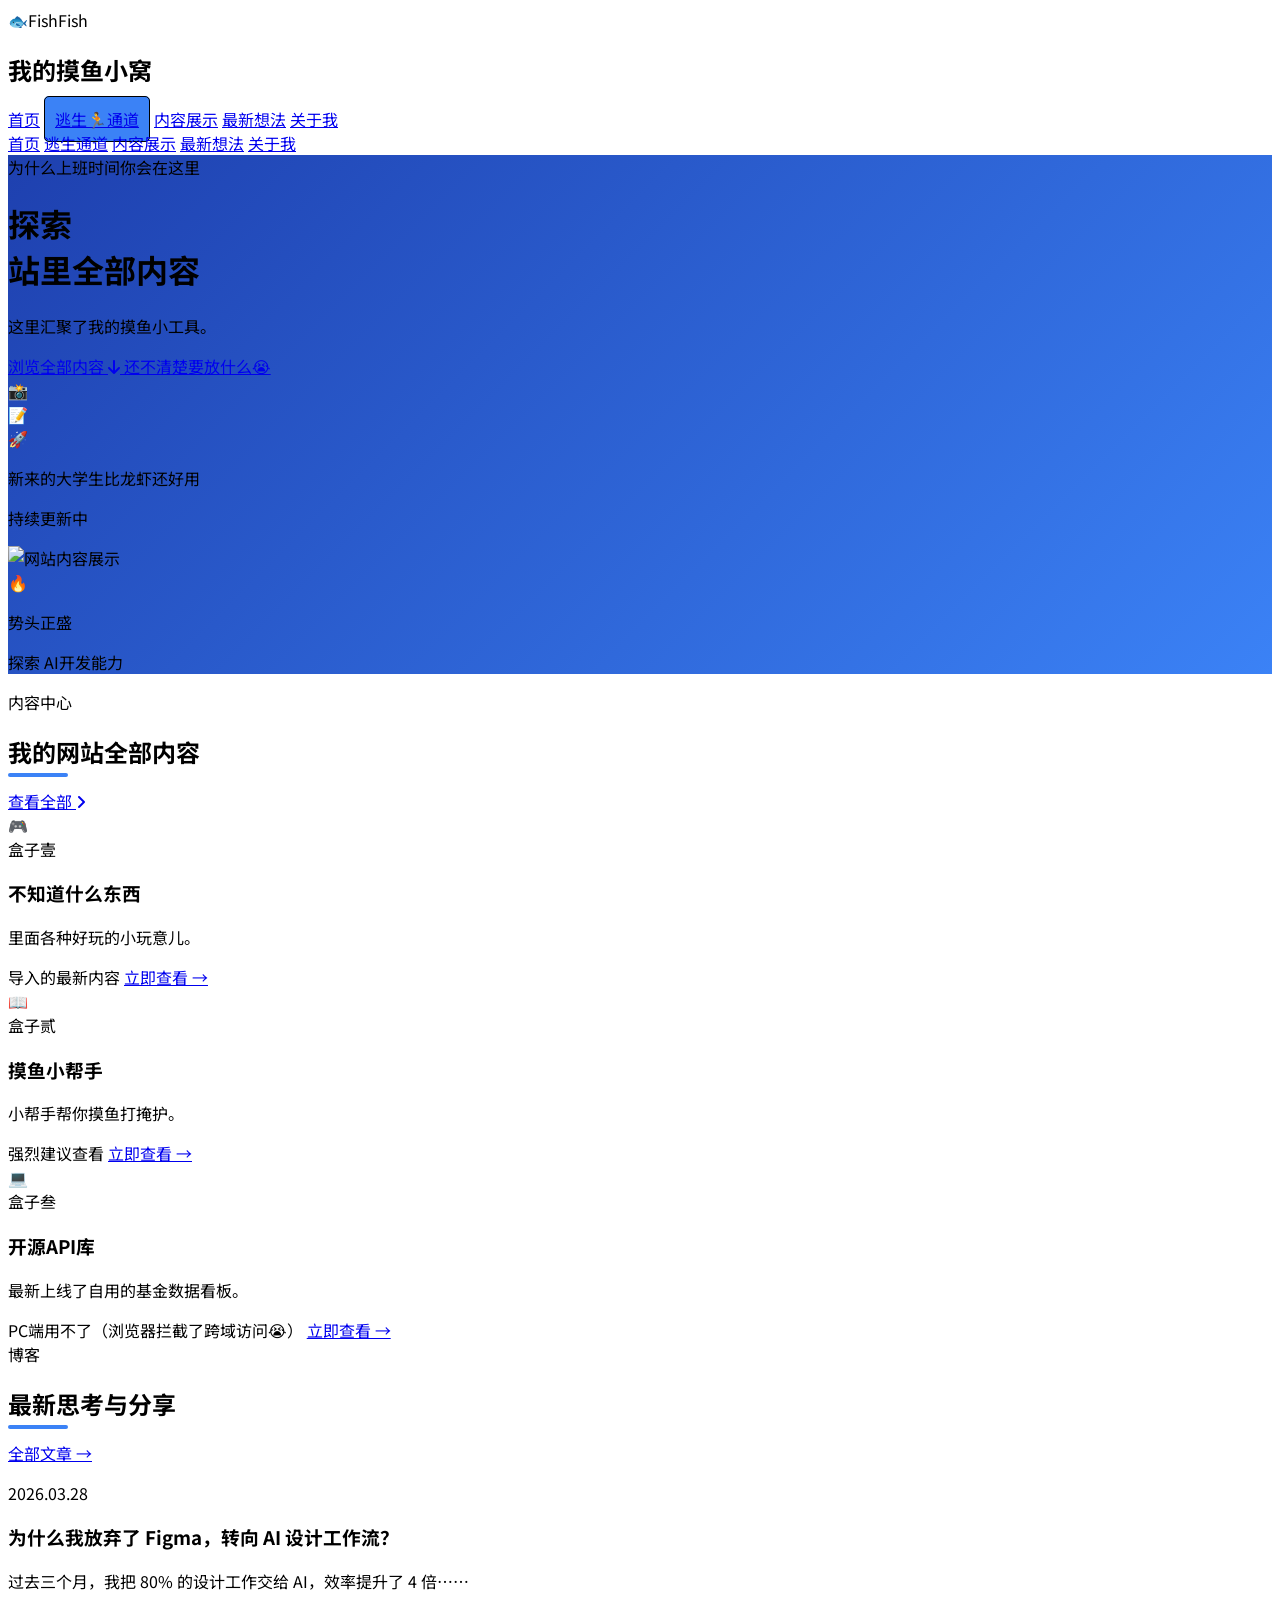
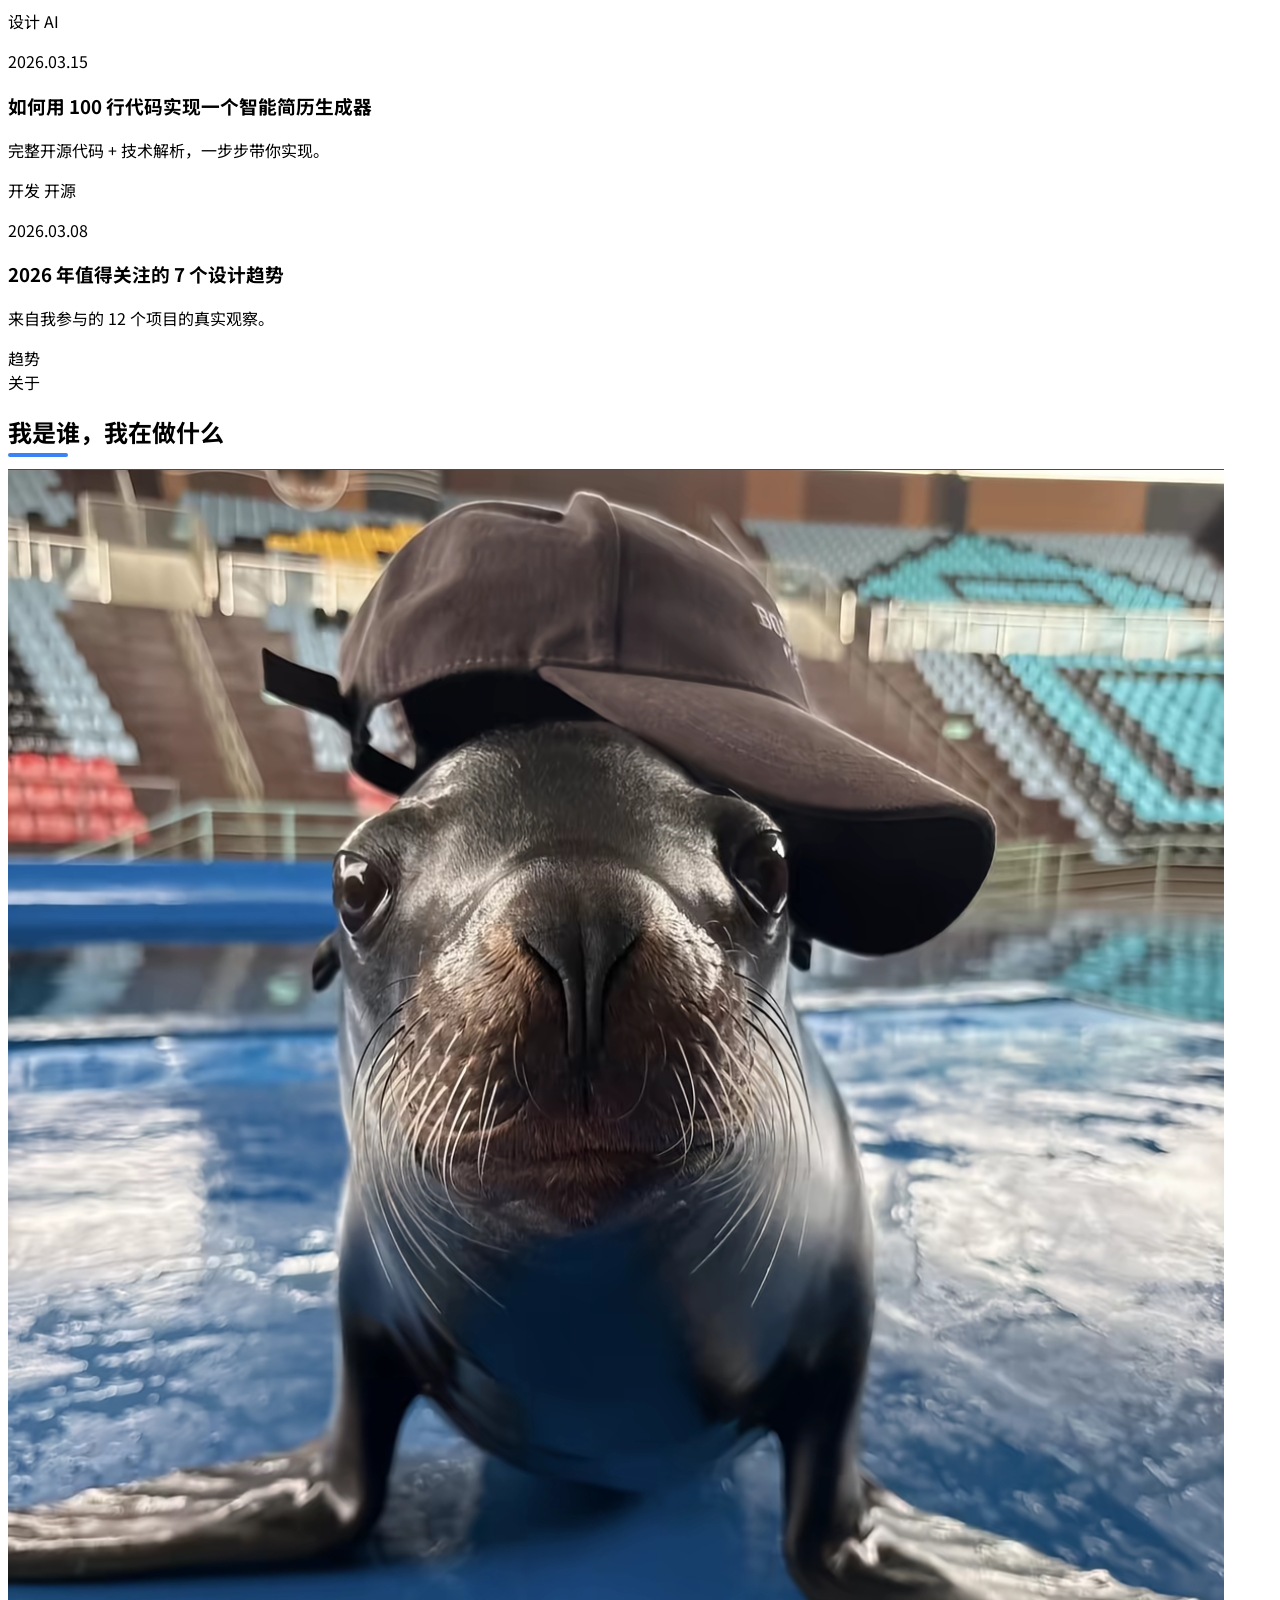
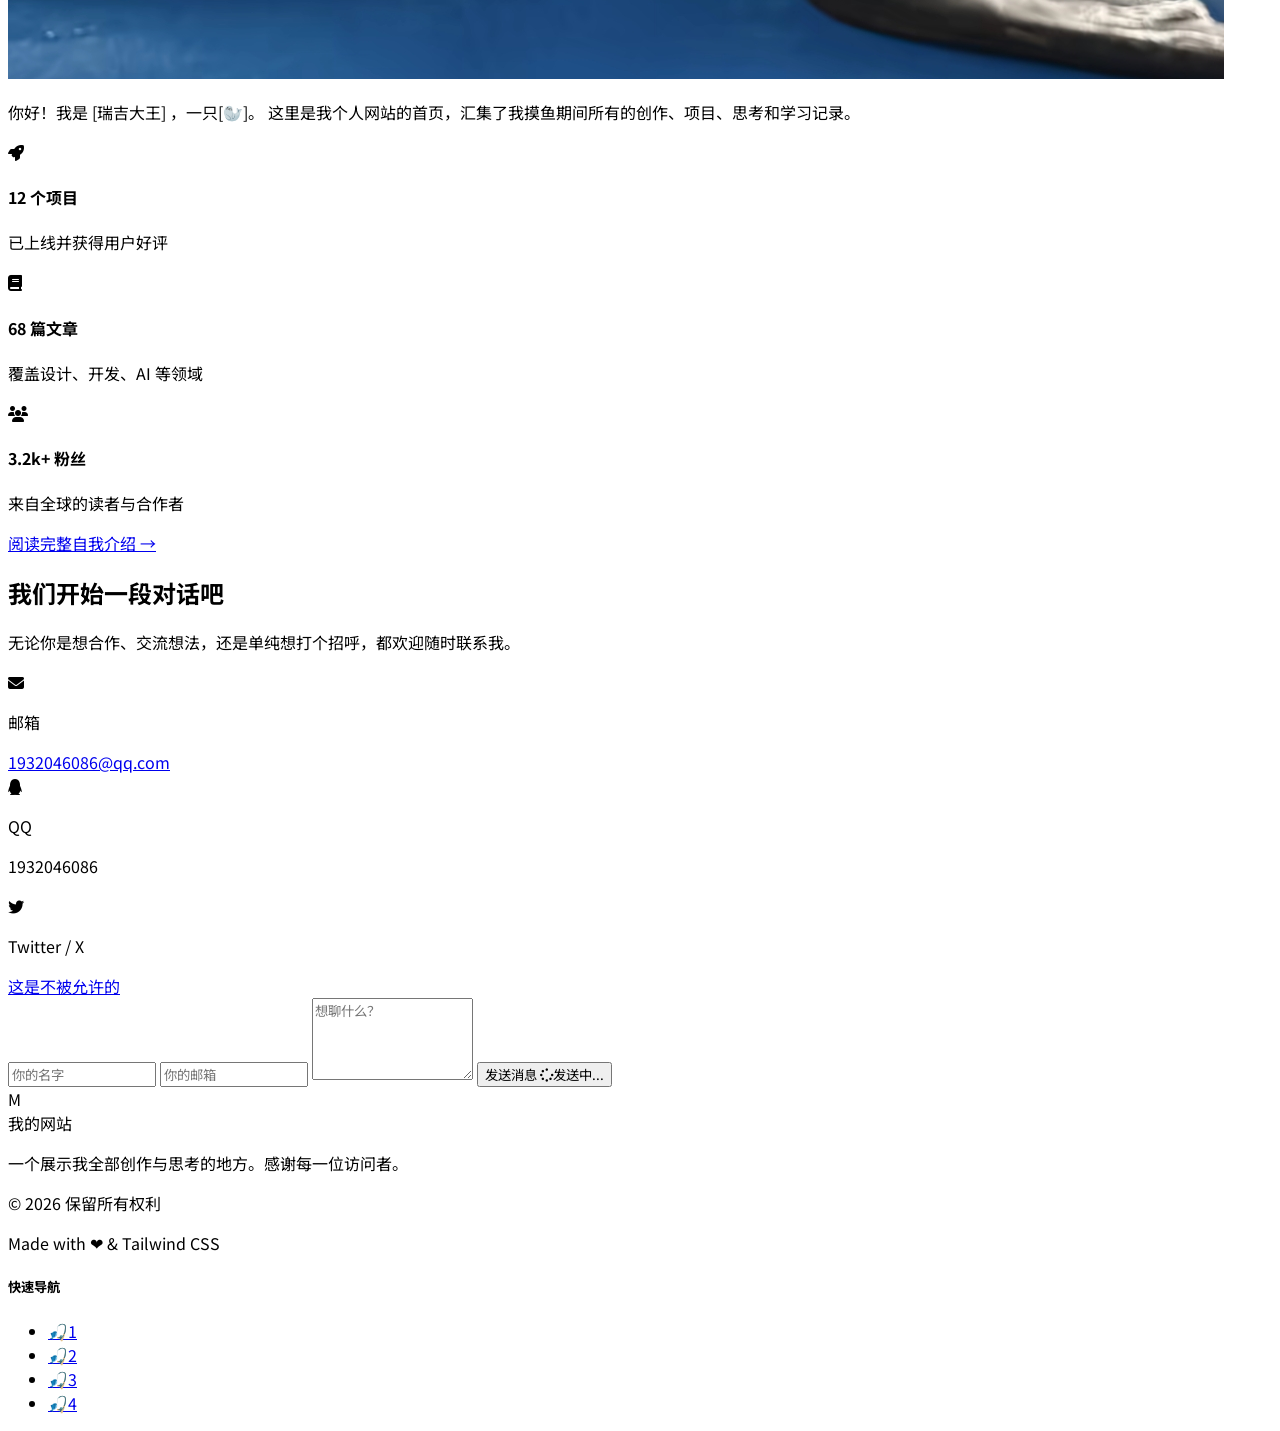
==== commit 6d5d1373: "完善了首页‘联系我’功能，使用AgentSent提供的邮件Api" ====
--- a/index.html
+++ b/index.html
@@ -162,7 +162,7 @@
                         <p class="text-zinc-500 line-clamp-3">里面各种好玩的小玩意儿。</p>
                         <div class="flex justify-between items-center mt-8 text-sm">
                             <span class="text-zinc-400">导入的最新内容</span>
-                            <a href="./Pages/Snake.html" class="text-blue-600">立即查看 →</a>
+                            <a href="./Pages/Endless_Echo.html" class="text-blue-600">立即查看 →</a>
                         </div>
                     </div>
                 </div>
@@ -302,38 +302,42 @@
                         <i class="fas fa-envelope text-3xl text-blue-600"></i>
                         <div>
                             <p class="text-sm text-zinc-400">邮箱</p>
-                            <a href="mailto:your@email.com" class="text-xl font-medium">your@email.com</a>
+                            <a href="mailto:1932046086@qq.com" class="text-xl font-medium">1932046086@qq.com</a>
                         </div>
                     </div>
                     <div class="flex items-center gap-6">
-                        <i class="fab fa-weixin text-3xl text-green-600"></i>
+                        <i class="fab fa-qq text-3xl text-blue-500"></i>
                         <div>
-                            <p class="text-sm text-zinc-400">微信</p>
-                            <p class="text-xl font-medium">your_wechat_id</p>
+                            <p class="text-sm text-zinc-400">QQ</p>
+                            <p class="text-xl font-medium">1932046086</p>
                         </div>
                     </div>
                     <div class="flex items-center gap-6">
                         <i class="fab fa-twitter text-3xl text-blue-400"></i>
                         <div>
                             <p class="text-sm text-zinc-400">Twitter / X</p>
-                            <a href="#" class="text-xl font-medium">@yourhandle</a>
+                            <a href="#" class="text-xl font-medium">这是不被允许的</a>
                         </div>
                     </div>
                 </div>
             </div>
 
             <div class="bg-zinc-100 rounded-3xl p-8 flex flex-col justify-center">
-                <form class="space-y-6">
-                    <input type="text" placeholder="你的名字"
+                <form id="contact-form" class="space-y-6">
+                    <input type="text" id="contact-name" placeholder="你的名字" required
                         class="w-full px-6 py-5 rounded-3xl bg-white border focus:outline-none focus:border-blue-600">
-                    <input type="email" placeholder="你的邮箱"
+                    <input type="email" id="contact-email" placeholder="你的邮箱" required
                         class="w-full px-6 py-5 rounded-3xl bg-white border focus:outline-none focus:border-blue-600">
-                    <textarea placeholder="想聊什么？" rows="4"
+                    <textarea id="contact-message" placeholder="想聊什么？" rows="4" required
                         class="w-full px-6 py-5 rounded-3xl bg-white border focus:outline-none focus:border-blue-600"></textarea>
-                    <button type="submit"
-                        class="w-full py-6 bg-blue-600 text-white font-medium text-lg rounded-3xl hover:bg-blue-700 transition">
-                        发送消息
+                    <button type="submit" id="submit-btn"
+                        class="w-full py-6 bg-blue-600 text-white font-medium text-lg rounded-3xl hover:bg-blue-700 transition disabled:opacity-50 disabled:cursor-not-allowed">
+                        <span id="btn-text">发送消息</span>
+                        <span id="btn-loading" class="hidden">
+                            <i class="fas fa-spinner fa-spin mr-2"></i>发送中...
+                        </span>
                     </button>
+                    <div id="form-status" class="hidden text-center text-sm font-medium"></div>
                 </form>
             </div>
         </div>
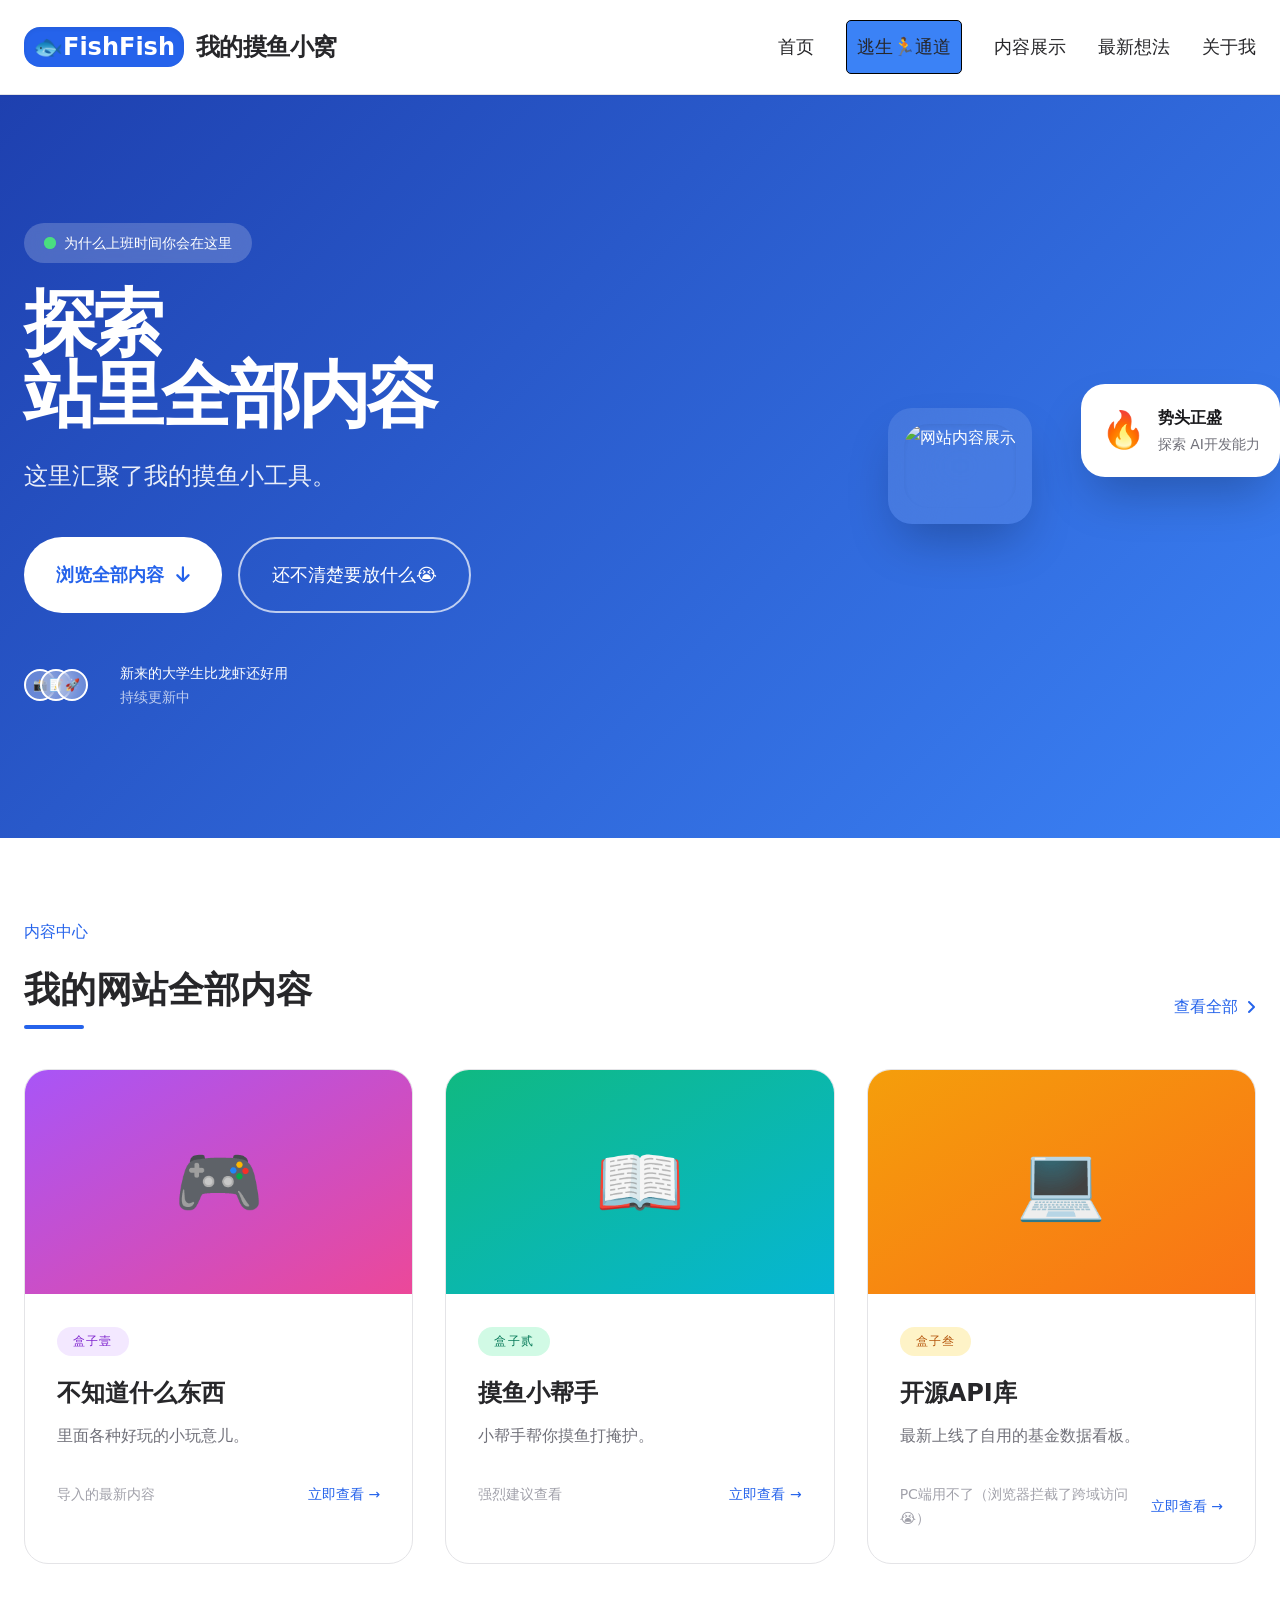
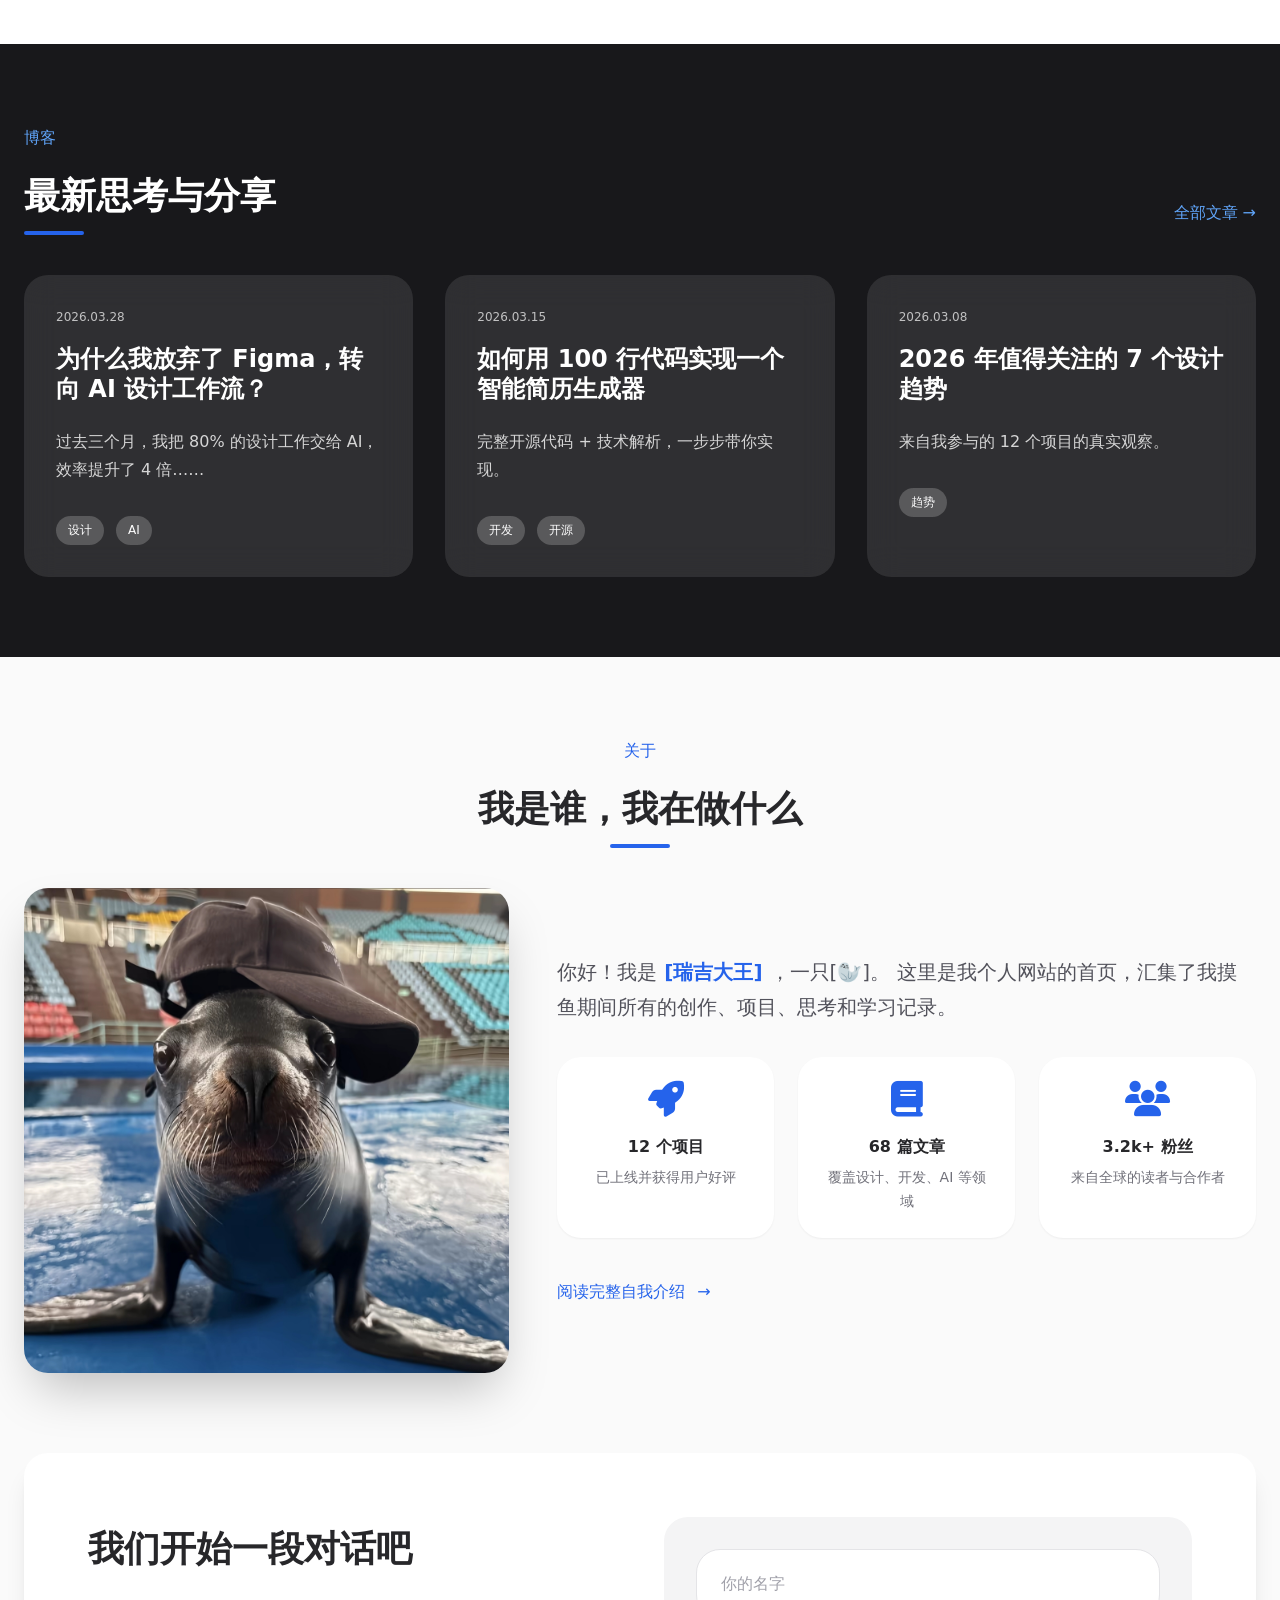
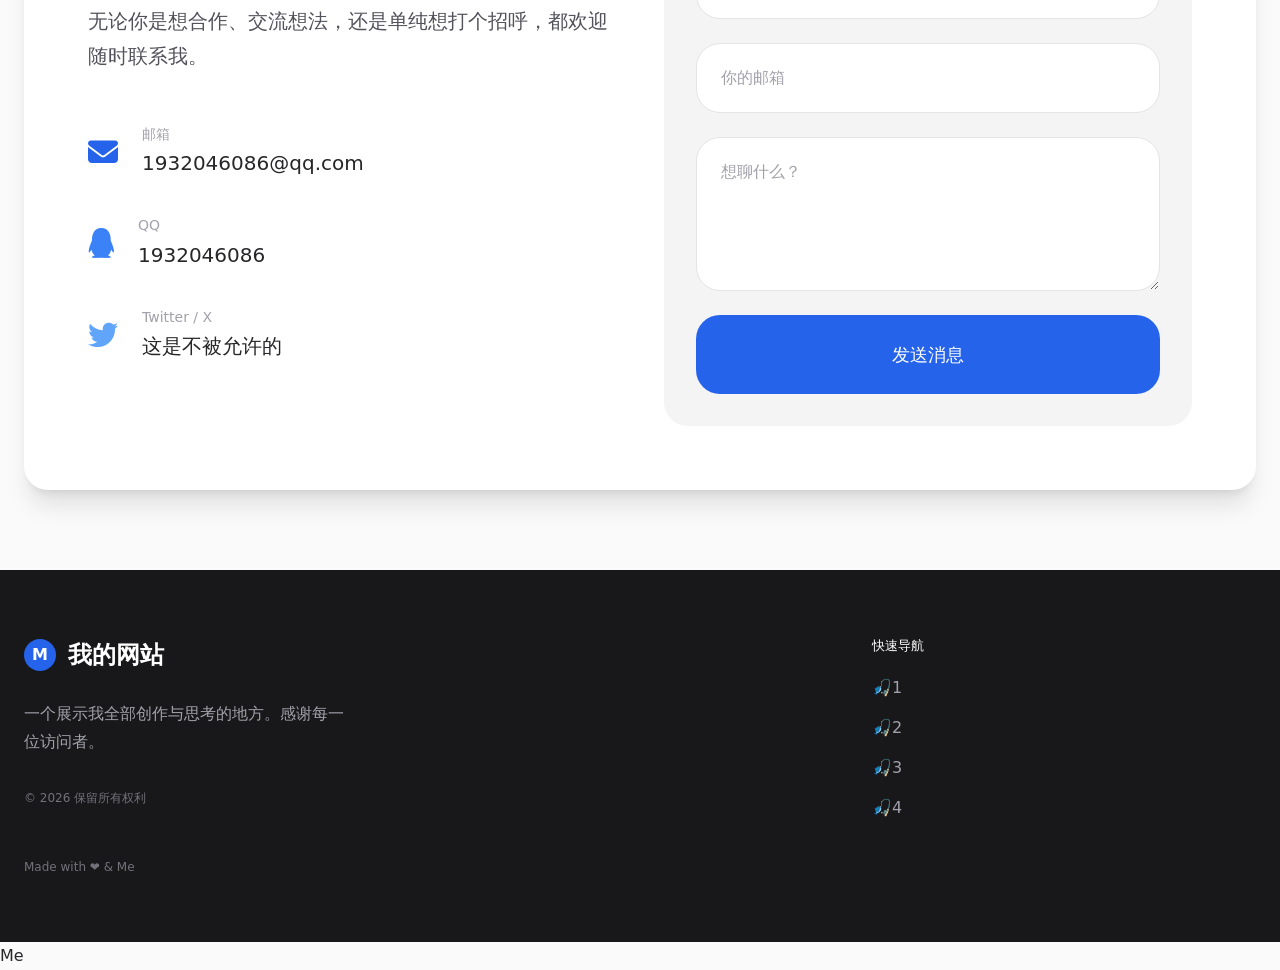
==== commit ede40d00: "1.用AI把首页依赖的Tailwind CSS全部替换成手写CSS，同时修复了移动端菜单的bug。 2.修复了无尽回想游戏“boss战关卡奖励选择时打开牌组会直接跳过奖励选择”的bug。" ====
--- a/index.html
+++ b/index.html
@@ -17,365 +17,345 @@
     <meta charset="UTF-8">
     <meta name="viewport" content="width=device-width, initial-scale=1.0">
     <title>工作台 - 首页</title>
-    <script src="https://cdn.tailwindcss.com"></script>
+    <meta name="description" content="个人工作台首页：摸鱼小工具、内容展示、想法与联系方式。">
     <link rel="stylesheet" href="https://cdnjs.cloudflare.com/ajax/libs/font-awesome/6.6.0/css/all.min.css">
-
     <link rel="stylesheet" href="./Styles/index.css">
 </head>
 
-<body class="bg-zinc-50 text-zinc-800">
+<body>
 
     <!-- 导航栏 -->
-    <nav class="bg-white border-b sticky top-0 z-50 shadow-sm">
-        <div class="max-w-7xl mx-auto px-6 py-5 flex items-center justify-between">
+    <nav class="site-nav">
+        <div class="container nav-inner">
             <!-- Logo -->
-            <div class="flex items-center gap-3">
-                <div
-                    class="w-40 h-10 bg-blue-600 rounded-2xl flex items-center justify-center text-white font-bold text-2xl shadow-inner">
-                    🐟️FishFish</div>
-                <h1 class="text-2xl font-bold tracking-tight">我的摸鱼小窝</h1>
-            </div>
-
-            <!-- 菜单 -->
-            <div class="hidden md:flex items-center gap-8 text-lg">
-                <a href="#" class="nav-link font-medium">首页</a>
+            <div class="brand">
+                <div class="brand-logo">🐟️FishFish</div>
+                <h1 class="brand-title">我的摸鱼小窝</h1>
+            </div>
+
+            <!-- 桌面菜单 -->
+            <div class="nav-menu">
+                <a href="#" class="nav-link">首页</a>
                 <a href="https://www.mct.gov.cn/whzx/zsdw/zglyyjy/202604/t20260401_965250.html"
-                    class="Win-run font-medium">逃生🏃通道</a>
-                <a href="#content" class="nav-link font-medium">内容展示</a>
-                <a href="#blog" class="nav-link font-medium">最新想法</a>
-                <a href="#about" class="nav-link font-medium">关于我</a>
-            </div>
+                    class="Win-run">逃生🏃通道</a>
+                <a href="#content" class="nav-link">内容展示</a>
+                <a href="#blog" class="nav-link">最新想法</a>
+                <a href="#about" class="nav-link">关于我</a>
+            </div>
+
+            <!-- 移动端菜单按钮 -->
+            <button class="nav-toggle" id="menu-toggle" type="button" aria-controls="mobile-menu"
+                aria-expanded="false" aria-label="展开导航菜单">
+                <i id="menu-icon" class="fas fa-bars" aria-hidden="true"></i>
+            </button>
         </div>
 
         <!-- 移动端菜单 -->
-        <div id="mobile-menu" class="hidden md:hidden bg-white border-t px-6 py-6">
-            <div class="flex flex-col gap-4 text-lg">
-                <a href="#" class="py-3 border-b">首页</a>
-                <a href="https://www.mct.gov.cn/whzx/zsdw/zglyyjy/202604/t20260401_965250.html"
-                    class="py-3 border-b">逃生通道</a>
-                <a href="#content" class="py-3 border-b">内容展示</a>
-                <a href="#blog" class="py-3 border-b">最新想法</a>
-                <a href="#about" class="py-3 border-b">关于我</a>
-            </div>
+        <div class="mobile-menu" id="mobile-menu">
+            <ul>
+                <li><a href="#">首页</a></li>
+                <li><a href="https://www.mct.gov.cn/whzx/zsdw/zglyyjy/202604/t20260401_965250.html">逃生通道</a></li>
+                <li><a href="#content">内容展示</a></li>
+                <li><a href="#blog">最新想法</a></li>
+                <li><a href="#about">关于我</a></li>
+            </ul>
         </div>
     </nav>
 
-    <!-- Hero 区域 -->
-    <header class="hero-bg text-white">
-        <div class="max-w-7xl mx-auto px-6 py-24 md:py-32 grid md:grid-cols-2 gap-12 items-center">
-            <div>
-                <div
-                    class="inline-flex items-center gap-2 bg-white/20 backdrop-blur-md px-5 py-2 rounded-3xl mb-6 text-sm font-medium">
-                    <span class="relative flex h-3 w-3">
-                        <span
-                            class="animate-ping absolute inline-flex h-full w-full rounded-full bg-green-400 opacity-75"></span>
-                        <span class="relative inline-flex rounded-full h-3 w-3 bg-green-400"></span>
-                    </span>
-                    为什么上班时间你会在这里
-                </div>
-
-                <h1 class="text-6xl md:text-7xl font-bold leading-none tracking-tighter mb-6">
-                    探索<br>站里全部内容
-                </h1>
-
-                <p class="text-xl md:text-2xl text-white/90 mb-10 max-w-md">
-                    这里汇聚了我的摸鱼小工具。
-                </p>
-
-                <div class="flex flex-wrap gap-4">
-                    <a href="#content"
-                        class="px-8 py-5 bg-white text-blue-600 font-semibold rounded-3xl text-lg flex items-center gap-3 hover:scale-105 transition">
-                        浏览全部内容
-                        <i class="fas fa-arrow-down"></i>
+    <main>
+        <!-- Hero 区域 -->
+        <header class="hero-bg">
+            <div class="container hero-inner">
+                <div>
+                    <div class="hero-badge">
+                        <span class="ping-wrap" aria-hidden="true">
+                            <span class="ping-wave"></span>
+                            <span class="ping-dot"></span>
+                        </span>
+                        为什么上班时间你会在这里
+                    </div>
+
+                    <h2 class="hero-title">探索<br>站里全部内容</h2>
+
+                    <p class="hero-lead">
+                        这里汇聚了我的摸鱼小工具。
+                    </p>
+
+                    <div class="hero-actions">
+                        <a href="#content" class="btn btn-light">
+                            浏览全部内容
+                            <i class="fas fa-arrow-down" aria-hidden="true"></i>
+                        </a>
+                        <a href="./Pages/ShowAll.html" class="btn btn-ghost">
+                            还不清楚要放什么😭
+                        </a>
+                    </div>
+
+                    <div class="hero-meta">
+                        <div class="avatar-stack" aria-hidden="true">
+                            <span>📸</span>
+                            <span>📝</span>
+                            <span>🚀</span>
+                        </div>
+                        <div>
+                            <p class="medium">新来的大学生比龙虾还好用</p>
+                            <p class="dim">持续更新中</p>
+                        </div>
+                    </div>
+                </div>
+
+                <!-- Hero 图片/演示区域 -->
+                <div class="hero-visual">
+                    <div class="hero-frame">
+                        <img src="./src/img/claw.png" alt="网站内容展示" width="640" height="480">
+                    </div>
+                    <!-- 悬浮卡片 -->
+                    <div class="float-card">
+                        <div class="fc-row">
+                            <div class="fc-emoji">🔥</div>
+                            <div>
+                                <p class="fc-title">势头正盛</p>
+                                <p class="fc-sub">探索 AI开发能力</p>
+                            </div>
+                        </div>
+                    </div>
+                </div>
+            </div>
+        </header>
+
+        <!-- 内容展示 -->
+        <section id="content" class="section section-light">
+            <div class="container">
+                <div class="section-head">
+                    <div>
+                        <span class="eyebrow text-blue-600">内容中心</span>
+                        <h2 class="section-title">我的网站全部内容</h2>
+                    </div>
+                    <a href="./Pages/ShowAll.html" class="link-more">
+                        查看全部 <i class="fas fa-angle-right" aria-hidden="true"></i>
                     </a>
-                    <a href="#projects"
-                        class="px-8 py-5 border-2 border-white/70 hover:border-white font-medium rounded-3xl text-lg flex items-center gap-3 transition">
-                        还不清楚要放什么😭
-                    </a>
-                </div>
-
-                <div class="mt-12 flex items-center gap-8 text-sm">
-                    <div class="flex -space-x-4">
-                        <div
-                            class="w-8 h-8 bg-white/30 backdrop-blur rounded-2xl border-2 border-white flex items-center justify-center text-xs font-bold">
-                            📸</div>
-                        <div
-                            class="w-8 h-8 bg-white/30 backdrop-blur rounded-2xl border-2 border-white flex items-center justify-center text-xs font-bold">
-                            📝</div>
-                        <div
-                            class="w-8 h-8 bg-white/30 backdrop-blur rounded-2xl border-2 border-white flex items-center justify-center text-xs font-bold">
-                            🚀</div>
-                    </div>
+                </div>
+
+                <div class="grid-cards">
+                    <!-- 卡片1 -->
+                    <article class="card card-hover">
+                        <div class="card-media grad-purple">🎮</div>
+                        <div class="card-body">
+                            <span class="tag tag-purple">盒子壹</span>
+                            <h3 class="card-title">不知道什么东西</h3>
+                            <p class="card-desc clamp-3">里面各种好玩的小玩意儿。</p>
+                            <div class="card-foot">
+                                <span class="muted">导入的最新内容</span>
+                                <a href="./Pages/Endless_Echo.html" class="card-link">立即查看 →</a>
+                            </div>
+                        </div>
+                    </article>
+
+                    <!-- 卡片2 -->
+                    <article class="card card-hover">
+                        <div class="card-media grad-emerald">📖</div>
+                        <div class="card-body">
+                            <span class="tag tag-emerald">盒子贰</span>
+                            <h3 class="card-title">摸鱼小帮手</h3>
+                            <p class="card-desc clamp-3">小帮手帮你摸鱼打掩护。</p>
+                            <div class="card-foot">
+                                <span class="muted">强烈建议查看</span>
+                                <a href="./Pages/TxTplayer.html" class="card-link">立即查看 →</a>
+                            </div>
+                        </div>
+                    </article>
+
+                    <!-- 卡片3 -->
+                    <article class="card card-hover">
+                        <div class="card-media grad-amber">💻</div>
+                        <div class="card-body">
+                            <span class="tag tag-amber">盒子叁</span>
+                            <h3 class="card-title">开源API库</h3>
+                            <p class="card-desc clamp-3">最新上线了自用的基金数据看板。</p>
+                            <div class="card-foot">
+                                <span class="muted">PC端用不了（浏览器拦截了跨域访问😭）</span>
+                                <a href="./Pages/FundDetail.html" class="card-link">立即查看 →</a>
+                            </div>
+                        </div>
+                    </article>
+                </div>
+            </div>
+        </section>
+
+        <!-- 最新文章 -->
+        <section id="blog" class="section section-dark">
+            <div class="container">
+                <div class="section-head">
                     <div>
-                        <p class="font-medium">新来的大学生比龙虾还好用</p>
-                        <p class="text-white/70">持续更新中</p>
-                    </div>
-                </div>
-            </div>
-
-            <!-- Hero 图片/演示区域 -->
-            <div class="hidden md:flex justify-center relative">
-                <div class="relative">
-                    <div class="bg-white/10 backdrop-blur-3xl rounded-3xl p-4 shadow-2xl">
-                        <img src="./src/img/claw.png" alt="网站内容展示"
-                            class="rounded-3xl shadow-inner w-full max-w-md object-cover">
-                    </div>
-                    <!-- 悬浮卡片 -->
-                    <div
-                        class="absolute -top-6 -right-6 bg-white text-zinc-900 rounded-3xl p-5 shadow-2xl max-w-[220px]">
-                        <div class="flex gap-3 items-center">
-                            <div class="text-4xl">🔥</div>
-                            <div>
-                                <p class="font-semibold">势头正盛</p>
-                                <p class="text-sm text-zinc-500">探索 AI开发能力</p>
-                            </div>
-                        </div>
-                    </div>
-                </div>
-            </div>
-        </div>
-    </header>
-
-    <!-- 内容展示 -->
-    <section id="content" class="bg-white py-20">
-        <div class="max-w-7xl mx-auto px-6">
-            <div class="flex justify-between items-end mb-12">
-                <div>
-                    <span class="text-blue-600 font-medium">内容中心</span>
-                    <h2 class="section-title text-4xl font-bold mt-3">我的网站全部内容</h2>
-                </div>
-                <a href="./Pages/ShowAll.html" class="flex items-center gap-2 text-blue-600 hover:text-blue-700 font-medium">
-                    查看全部 <i class="fas fa-angle-right"></i>
-                </a>
-            </div>
-
-            <div class="grid md:grid-cols-2 lg:grid-cols-3 gap-8">
-                <!-- 卡片1 -->
-                <div class="card-hover bg-white border rounded-3xl overflow-hidden">
-                    <div
-                        class="h-56 bg-gradient-to-br from-purple-500 to-pink-500 flex items-center justify-center text-7xl">
-                        🎮</div>
-                    <div class="p-8">
-                        <span
-                            class="text-xs uppercase tracking-widest font-medium bg-purple-100 text-purple-700 px-4 py-1 rounded-3xl">盒子壹</span>
-                        <h3 class="text-2xl font-semibold mt-4 mb-2">不知道什么东西</h3>
-                        <p class="text-zinc-500 line-clamp-3">里面各种好玩的小玩意儿。</p>
-                        <div class="flex justify-between items-center mt-8 text-sm">
-                            <span class="text-zinc-400">导入的最新内容</span>
-                            <a href="./Pages/Endless_Echo.html" class="text-blue-600">立即查看 →</a>
-                        </div>
-                    </div>
-                </div>
-
-                <!-- 卡片2 -->
-                <div class="card-hover bg-white border rounded-3xl overflow-hidden">
-                    <div
-                        class="h-56 bg-gradient-to-br from-emerald-500 to-cyan-500 flex items-center justify-center text-7xl">
-                        📖</div>
-                    <div class="p-8">
-                        <span
-                            class="text-xs uppercase tracking-widest font-medium bg-emerald-100 text-emerald-700 px-4 py-1 rounded-3xl">盒子贰</span>
-                        <h3 class="text-2xl font-semibold mt-4 mb-2">摸鱼小帮手</h3>
-                        <p class="text-zinc-500 line-clamp-3">小帮手帮你摸鱼打掩护。</p>
-                        <div class="flex justify-between items-center mt-8 text-sm">
-                            <span class="text-zinc-400">强烈建议查看</span>
-                            <a href="./Pages/TxTplayer.html" class="text-blue-600">立即查看 →</a>
-                        </div>
-                    </div>
-                </div>
-
-                <!-- 卡片3 -->
-                <div class="card-hover bg-white border rounded-3xl overflow-hidden">
-                    <div
-                        class="h-56 bg-gradient-to-br from-amber-500 to-orange-500 flex items-center justify-center text-7xl">
-                        💻</div>
-                    <div class="p-8">
-                        <span
-                            class="text-xs uppercase tracking-widest font-medium bg-amber-100 text-amber-700 px-4 py-1 rounded-3xl">盒子叁</span>
-                        <h3 class="text-2xl font-semibold mt-4 mb-2">开源API库</h3>
-                        <p class="text-zinc-500 line-clamp-3">最新上线了自用的基金数据看板。</p>
-                        <div class="flex justify-between items-center mt-8 text-sm">
-                            <span class="text-zinc-400">PC端用不了（浏览器拦截了跨域访问😭）</span>
-                            <a href="./Pages/FundDetail.html" class="text-blue-600">立即查看 →</a>
-                        </div>
-                    </div>
-                </div>
-            </div>
-        </div>
-    </section>
-
-    <!-- 最新文章 -->
-    <section id="blog" class="bg-zinc-900 text-white py-20">
-        <div class="max-w-7xl mx-auto px-6">
-            <div class="flex justify-between items-end mb-12">
-                <div>
-                    <span class="text-blue-400 font-medium">博客</span>
-                    <h2 class="section-title text-4xl font-bold mt-3 text-white">最新思考与分享</h2>
-                </div>
-                <a href="#" class="text-blue-400 hover:text-white flex items-center gap-2">全部文章 →</a>
-            </div>
-
-            <div class="grid md:grid-cols-3 gap-8">
-                <div class="bg-white/10 backdrop-blur-lg rounded-3xl p-8 hover:bg-white/15 transition">
-                    <p class="text-xs opacity-70">2026.03.28</p>
-                    <h3 class="text-2xl font-semibold mt-4 mb-6 leading-tight">为什么我放弃了 Figma，转向 AI 设计工作流？</h3>
-                    <p class="line-clamp-3 opacity-80">过去三个月，我把 80% 的设计工作交给 AI，效率提升了 4 倍……</p>
-                    <div class="mt-8 text-sm flex items-center gap-3">
-                        <span class="bg-white/20 text-xs px-3 py-1 rounded-3xl">设计</span>
-                        <span class="bg-white/20 text-xs px-3 py-1 rounded-3xl">AI</span>
-                    </div>
-                </div>
-
-                <div class="bg-white/10 backdrop-blur-lg rounded-3xl p-8 hover:bg-white/15 transition">
-                    <p class="text-xs opacity-70">2026.03.15</p>
-                    <h3 class="text-2xl font-semibold mt-4 mb-6 leading-tight">如何用 100 行代码实现一个智能简历生成器</h3>
-                    <p class="line-clamp-3 opacity-80">完整开源代码 + 技术解析，一步步带你实现。</p>
-                    <div class="mt-8 text-sm flex items-center gap-3">
-                        <span class="bg-white/20 text-xs px-3 py-1 rounded-3xl">开发</span>
-                        <span class="bg-white/20 text-xs px-3 py-1 rounded-3xl">开源</span>
-                    </div>
-                </div>
-
-                <div class="bg-white/10 backdrop-blur-lg rounded-3xl p-8 hover:bg-white/15 transition">
-                    <p class="text-xs opacity-70">2026.03.08</p>
-                    <h3 class="text-2xl font-semibold mt-4 mb-6 leading-tight">2026 年值得关注的 7 个设计趋势</h3>
-                    <p class="line-clamp-3 opacity-80">来自我参与的 12 个项目的真实观察。</p>
-                    <div class="mt-8 text-sm flex items-center gap-3">
-                        <span class="bg-white/20 text-xs px-3 py-1 rounded-3xl">趋势</span>
-                    </div>
-                </div>
-            </div>
-        </div>
-    </section>
-
-    <!-- 关于我 -->
-    <section id="about" class="max-w-7xl mx-auto px-6 py-20">
-        <div class="text-center mb-12">
-            <span class="text-blue-600 font-medium">关于</span>
-            <h2 class="section-title text-4xl font-bold mt-3">我是谁，我在做什么</h2>
-        </div>
-
-        <div class="grid md:grid-cols-12 gap-12 items-center">
-            <div class="md:col-span-5">
-                <img src="./src/img/myphoto.jpg" alt="我的照片"
-                    class="rounded-3xl shadow-2xl w-full aspect-square object-cover">
-            </div>
-            <div class="md:col-span-7">
-                <p class="text-2xl leading-relaxed text-zinc-600 mb-8">
-                    你好！我是<span class="font-semibold text-blue-600"> [瑞吉大王] </span>，一只[🦭]。
-                    这里是我个人网站的首页，汇集了我摸鱼期间所有的创作、项目、思考和学习记录。
-                </p>
-                <div class="grid grid-cols-3 gap-6">
-                    <div class="bg-white rounded-3xl p-6 text-center shadow-sm">
-                        <i class="fas fa-rocket text-4xl text-blue-600 mb-4"></i>
-                        <h4 class="font-semibold mb-1">12 个项目</h4>
-                        <p class="text-sm text-zinc-500">已上线并获得用户好评</p>
-                    </div>
-                    <div class="bg-white rounded-3xl p-6 text-center shadow-sm">
-                        <i class="fas fa-book text-4xl text-blue-600 mb-4"></i>
-                        <h4 class="font-semibold mb-1">68 篇文章</h4>
-                        <p class="text-sm text-zinc-500">覆盖设计、开发、AI 等领域</p>
-                    </div>
-                    <div class="bg-white rounded-3xl p-6 text-center shadow-sm">
-                        <i class="fas fa-users text-4xl text-blue-600 mb-4"></i>
-                        <h4 class="font-semibold mb-1">3.2k+ 粉丝</h4>
-                        <p class="text-sm text-zinc-500">来自全球的读者与合作者</p>
-                    </div>
-                </div>
-                <a href="https://v.douyin.com/0E6zMVYQ_gM/" class="mt-10 inline-flex items-center gap-3 text-blue-600 font-medium group">
-                    阅读完整自我介绍
-                    <span class="group-hover:translate-x-2 transition">→</span>
-                </a>
-            </div>
-        </div>
-    </section>
-
-    <!-- 联系我 -->
-    <section id="contact" class="max-w-7xl mx-auto px-6 py-20">
-        <div class="bg-white rounded-3xl shadow-xl p-12 md:p-16 grid md:grid-cols-2 gap-12">
-            <div>
-                <h2 class="text-4xl font-bold mb-6">我们开始一段对话吧</h2>
-                <p class="text-zinc-600 text-xl">无论你是想合作、交流想法，还是单纯想打个招呼，都欢迎随时联系我。</p>
-
-                <div class="mt-12 space-y-8">
-                    <div class="flex items-center gap-6">
-                        <i class="fas fa-envelope text-3xl text-blue-600"></i>
-                        <div>
-                            <p class="text-sm text-zinc-400">邮箱</p>
-                            <a href="mailto:1932046086@qq.com" class="text-xl font-medium">1932046086@qq.com</a>
-                        </div>
-                    </div>
-                    <div class="flex items-center gap-6">
-                        <i class="fab fa-qq text-3xl text-blue-500"></i>
-                        <div>
-                            <p class="text-sm text-zinc-400">QQ</p>
-                            <p class="text-xl font-medium">1932046086</p>
-                        </div>
-                    </div>
-                    <div class="flex items-center gap-6">
-                        <i class="fab fa-twitter text-3xl text-blue-400"></i>
-                        <div>
-                            <p class="text-sm text-zinc-400">Twitter / X</p>
-                            <a href="#" class="text-xl font-medium">这是不被允许的</a>
-                        </div>
-                    </div>
-                </div>
-            </div>
-
-            <div class="bg-zinc-100 rounded-3xl p-8 flex flex-col justify-center">
-                <form id="contact-form" class="space-y-6">
-                    <input type="text" id="contact-name" placeholder="你的名字" required
-                        class="w-full px-6 py-5 rounded-3xl bg-white border focus:outline-none focus:border-blue-600">
-                    <input type="email" id="contact-email" placeholder="你的邮箱" required
-                        class="w-full px-6 py-5 rounded-3xl bg-white border focus:outline-none focus:border-blue-600">
-                    <textarea id="contact-message" placeholder="想聊什么？" rows="4" required
-                        class="w-full px-6 py-5 rounded-3xl bg-white border focus:outline-none focus:border-blue-600"></textarea>
-                    <button type="submit" id="submit-btn"
-                        class="w-full py-6 bg-blue-600 text-white font-medium text-lg rounded-3xl hover:bg-blue-700 transition disabled:opacity-50 disabled:cursor-not-allowed">
-                        <span id="btn-text">发送消息</span>
-                        <span id="btn-loading" class="hidden">
-                            <i class="fas fa-spinner fa-spin mr-2"></i>发送中...
-                        </span>
-                    </button>
-                    <div id="form-status" class="hidden text-center text-sm font-medium"></div>
-                </form>
-            </div>
-        </div>
-    </section>
+                        <span class="eyebrow">博客</span>
+                        <h2 class="section-title">最新思考与分享</h2>
+                    </div>
+                    <a href="#" class="link-more">全部文章 →</a>
+                </div>
+
+                <div class="grid-posts">
+                    <article class="post">
+                        <p class="post-date">2026.03.28</p>
+                        <h3 class="post-title">为什么我放弃了 Figma，转向 AI 设计工作流？</h3>
+                        <p class="post-desc clamp-3">过去三个月，我把 80% 的设计工作交给 AI，效率提升了 4 倍……</p>
+                        <div class="post-tags">
+                            <span>设计</span>
+                            <span>AI</span>
+                        </div>
+                    </article>
+
+                    <article class="post">
+                        <p class="post-date">2026.03.15</p>
+                        <h3 class="post-title">如何用 100 行代码实现一个智能简历生成器</h3>
+                        <p class="post-desc clamp-3">完整开源代码 + 技术解析，一步步带你实现。</p>
+                        <div class="post-tags">
+                            <span>开发</span>
+                            <span>开源</span>
+                        </div>
+                    </article>
+
+                    <article class="post">
+                        <p class="post-date">2026.03.08</p>
+                        <h3 class="post-title">2026 年值得关注的 7 个设计趋势</h3>
+                        <p class="post-desc clamp-3">来自我参与的 12 个项目的真实观察。</p>
+                        <div class="post-tags">
+                            <span>趋势</span>
+                        </div>
+                    </article>
+                </div>
+            </div>
+        </section>
+
+        <!-- 关于我 -->
+        <section id="about" class="section">
+            <div class="container">
+                <div class="about-head">
+                    <span class="eyebrow text-blue-600">关于</span>
+                    <h2 class="section-title">我是谁，我在做什么</h2>
+                </div>
+
+                <div class="grid-about">
+                    <div class="about-media">
+                        <img src="./src/img/myphoto.jpg" alt="我的照片" width="600" height="600">
+                    </div>
+                    <div class="about-copy">
+                        <p class="about-lead">
+                            你好！我是<strong> [瑞吉大王] </strong>，一只[🦭]。
+                            这里是我个人网站的首页，汇集了我摸鱼期间所有的创作、项目、思考和学习记录。
+                        </p>
+                        <div class="grid-stats">
+                            <div class="stat-card">
+                                <i class="fas fa-rocket" aria-hidden="true"></i>
+                                <h4>12 个项目</h4>
+                                <p>已上线并获得用户好评</p>
+                            </div>
+                            <div class="stat-card">
+                                <i class="fas fa-book" aria-hidden="true"></i>
+                                <h4>68 篇文章</h4>
+                                <p>覆盖设计、开发、AI 等领域</p>
+                            </div>
+                            <div class="stat-card">
+                                <i class="fas fa-users" aria-hidden="true"></i>
+                                <h4>3.2k+ 粉丝</h4>
+                                <p>来自全球的读者与合作者</p>
+                            </div>
+                        </div>
+                        <a href="https://v.douyin.com/0E6zMVYQ_gM/" class="about-more">
+                            阅读完整自我介绍
+                            <span class="arrow">→</span>
+                        </a>
+                    </div>
+                </div>
+            </div>
+        </section>
+
+        <!-- 联系我 -->
+        <section id="contact" class="section section-flush">
+            <div class="container">
+                <div class="contact-panel">
+                    <div>
+                        <h2 class="contact-title">我们开始一段对话吧</h2>
+                        <p class="contact-desc">无论你是想合作、交流想法，还是单纯想打个招呼，都欢迎随时联系我。</p>
+
+                        <div class="contact-list">
+                            <div class="contact-item">
+                                <i class="fas fa-envelope text-blue-600" aria-hidden="true"></i>
+                                <div>
+                                    <p class="label">邮箱</p>
+                                    <a href="mailto:1932046086@qq.com" class="value">1932046086@qq.com</a>
+                                </div>
+                            </div>
+                            <div class="contact-item">
+                                <i class="fab fa-qq text-blue-500" aria-hidden="true"></i>
+                                <div>
+                                    <p class="label">QQ</p>
+                                    <p class="value">1932046086</p>
+                                </div>
+                            </div>
+                            <div class="contact-item">
+                                <i class="fab fa-twitter text-blue-400" aria-hidden="true"></i>
+                                <div>
+                                    <p class="label">Twitter / X</p>
+                                    <a href="#" class="value">这是不被允许的</a>
+                                </div>
+                            </div>
+                        </div>
+                    </div>
+
+                    <div class="contact-form-wrap">
+                        <form id="contact-form" class="contact-form" novalidate>
+                            <label class="sr-only" for="contact-name">你的名字</label>
+                            <input class="field" type="text" id="contact-name" name="name" placeholder="你的名字" required
+                                autocomplete="name">
+
+                            <label class="sr-only" for="contact-email">你的邮箱</label>
+                            <input class="field" type="email" id="contact-email" name="email" placeholder="你的邮箱"
+                                required autocomplete="email">
+
+                            <label class="sr-only" for="contact-message">想聊什么？</label>
+                            <textarea class="field" id="contact-message" name="message" placeholder="想聊什么？" rows="4"
+                                required></textarea>
+
+                            <button type="submit" id="submit-btn" class="btn-submit">
+                                <span id="btn-text">发送消息</span>
+                                <span id="btn-loading" class="hidden">
+                                    <i class="fas fa-spinner fa-spin mr-2" aria-hidden="true"></i>发送中...
+                                </span>
+                            </button>
+                            <div id="form-status" class="form-status hidden" role="status" aria-live="polite"></div>
+                        </form>
+                    </div>
+                </div>
+            </div>
+        </section>
+    </main>
 
     <!-- Footer -->
-    <footer class="bg-zinc-900 text-white py-16">
-        <div class="max-w-7xl mx-auto px-6">
-            <div class="grid md:grid-cols-12 gap-y-10">
-                <div class="md:col-span-8">
-                    <div class="flex items-center gap-3 mb-6">
-                        <div
-                            class="w-8 h-8 bg-blue-600 rounded-2xl flex items-center justify-center text-white font-bold">
-                            M</div>
-                        <span class="text-2xl font-bold">我的网站</span>
-                    </div>
-                    <p class="text-zinc-400 max-w-xs">一个展示我全部创作与思考的地方。感谢每一位访问者。</p>
-                    <p class="text-xs text-zinc-500 mt-8">© 2026 保留所有权利</p>
-                    <p class="mt-12 text-xs text-zinc-500">Made with ❤️ &amp; Tailwind CSS</p>
-                </div>
-
-                <div class="md:col-span-4">
-                    <h5 class="font-medium mb-4">快速导航</h5>
-                    <ul class="space-y-3 text-zinc-400">
-                        <li><a href="#" class="hover:text-white">🎣1</a></li>
-                        <li><a href="#" class="hover:text-white">🎣2</a></li>
-                        <li><a href="#" class="hover:text-white">🎣3</a></li>
-                        <li><a href="#" class="hover:text-white">🎣4</a></li>
-                    </ul>
-                </div>
-
-                
-                
-            </div>
+    <footer class="site-footer">
+        <div class="container grid-footer">
+            <div class="footer-brand">
+                <div class="footer-mark">
+                    <div class="mark">M</div>
+                    <span class="name">我的网站</span>
+                </div>
+                <p class="footer-slogan">一个展示我全部创作与思考的地方。感谢每一位访问者。</p>
+                <p class="footer-copy">© 2026 保留所有权利</p>
+                <p class="footer-credit">Made with ❤️ &amp; Me</p>
+            </div>
+
+            <nav class="footer-nav" aria-label="快速导航">
+                <h5>快速导航</h5>
+                <ul>
+                    <li><a href="#">🎣1</a></li>
+                    <li><a href="#">🎣2</a></li>
+                    <li><a href="#">🎣3</a></li>
+                    <li><a href="#">🎣4</a></li>
+                </ul>
+            </nav>
         </div>
     </footer>
 
-    <script src="./Scripts/index.js"></script>
+    <script src="./Scripts/index.js"></script>Me
 </body>
 
-</html>+</html>
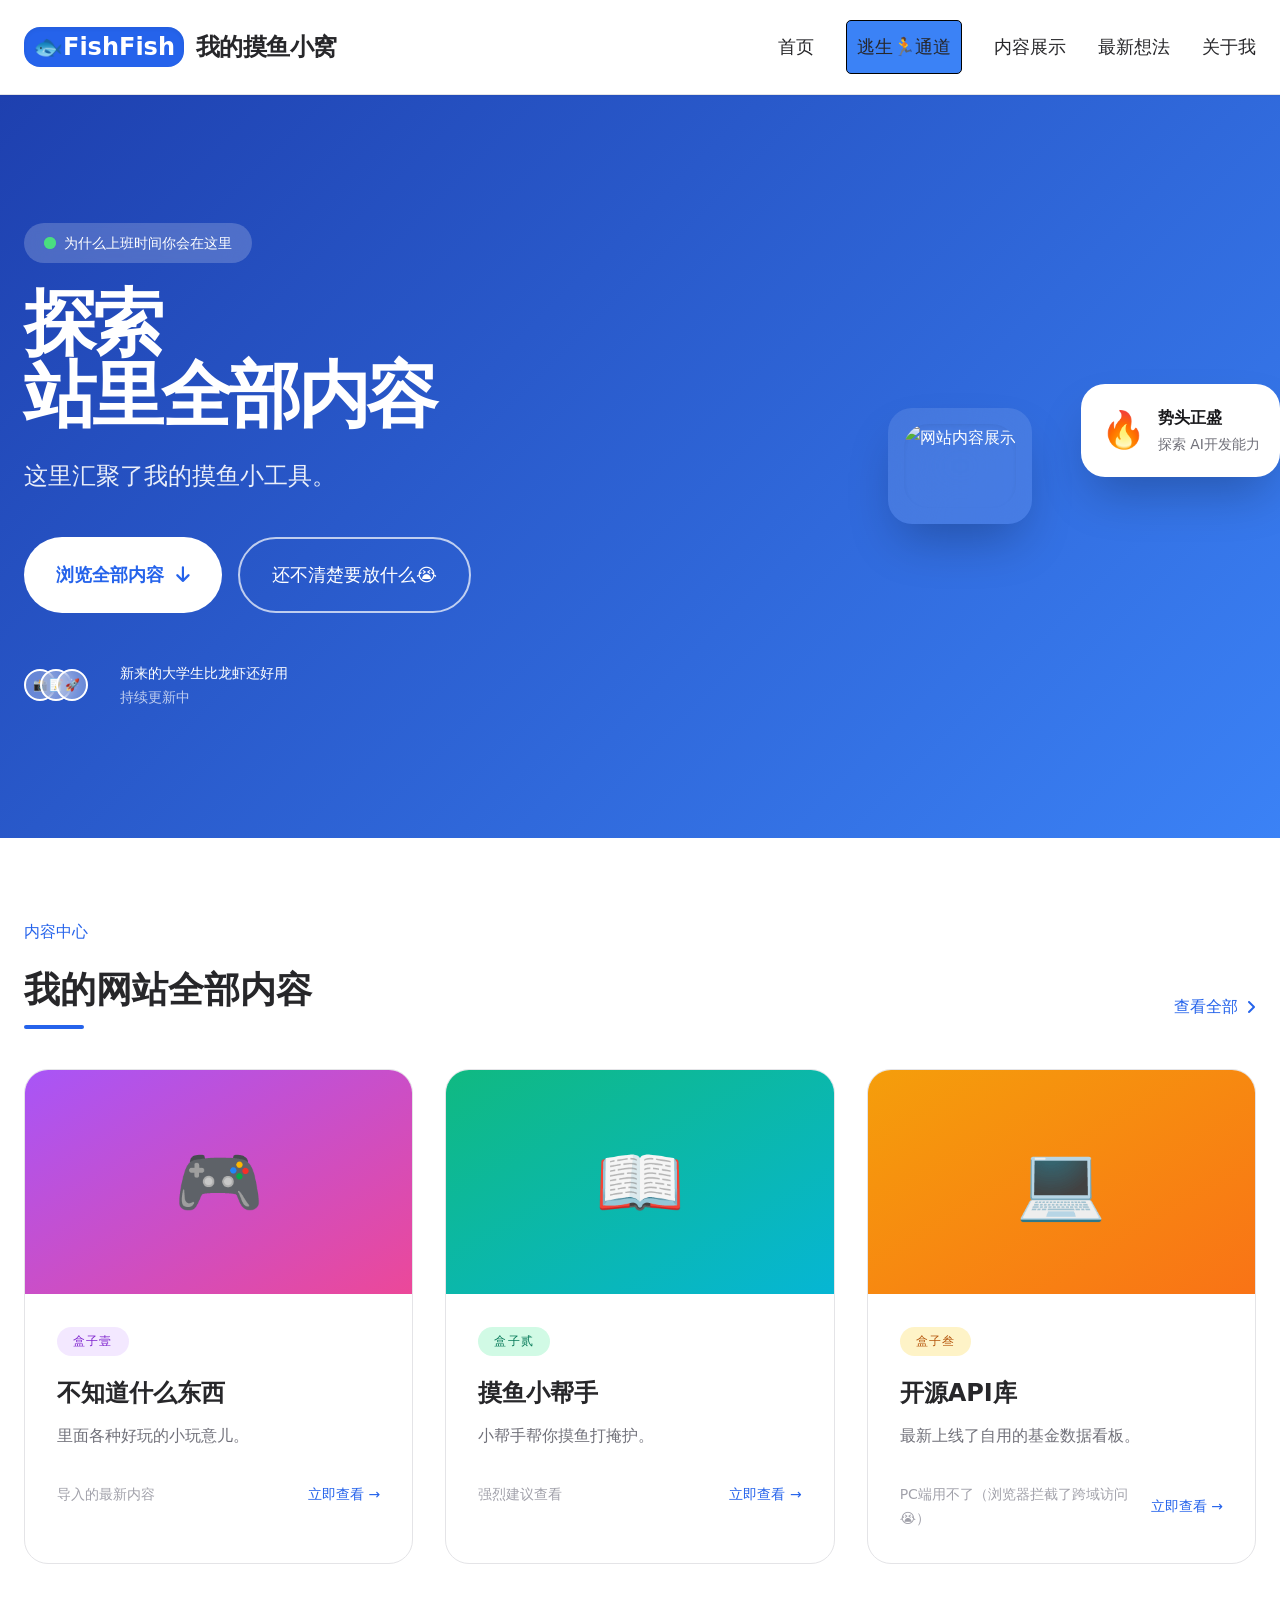
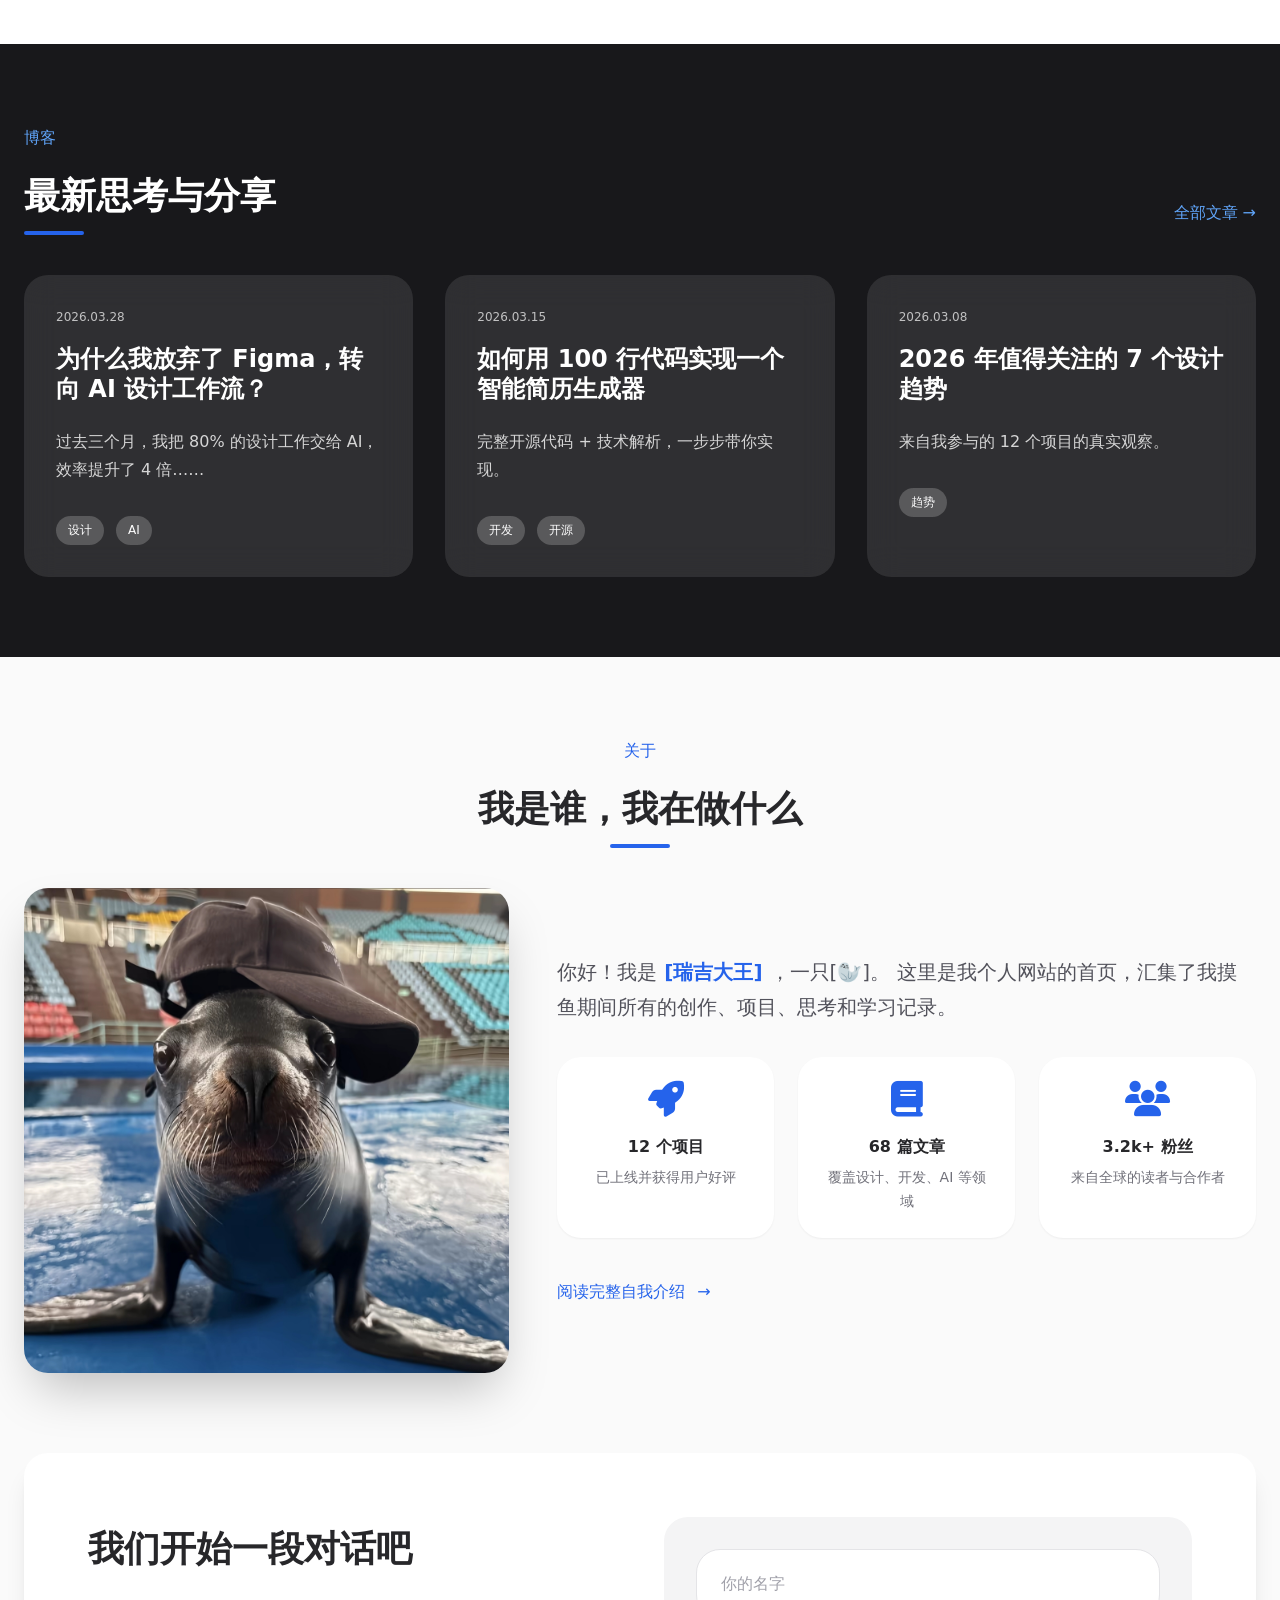
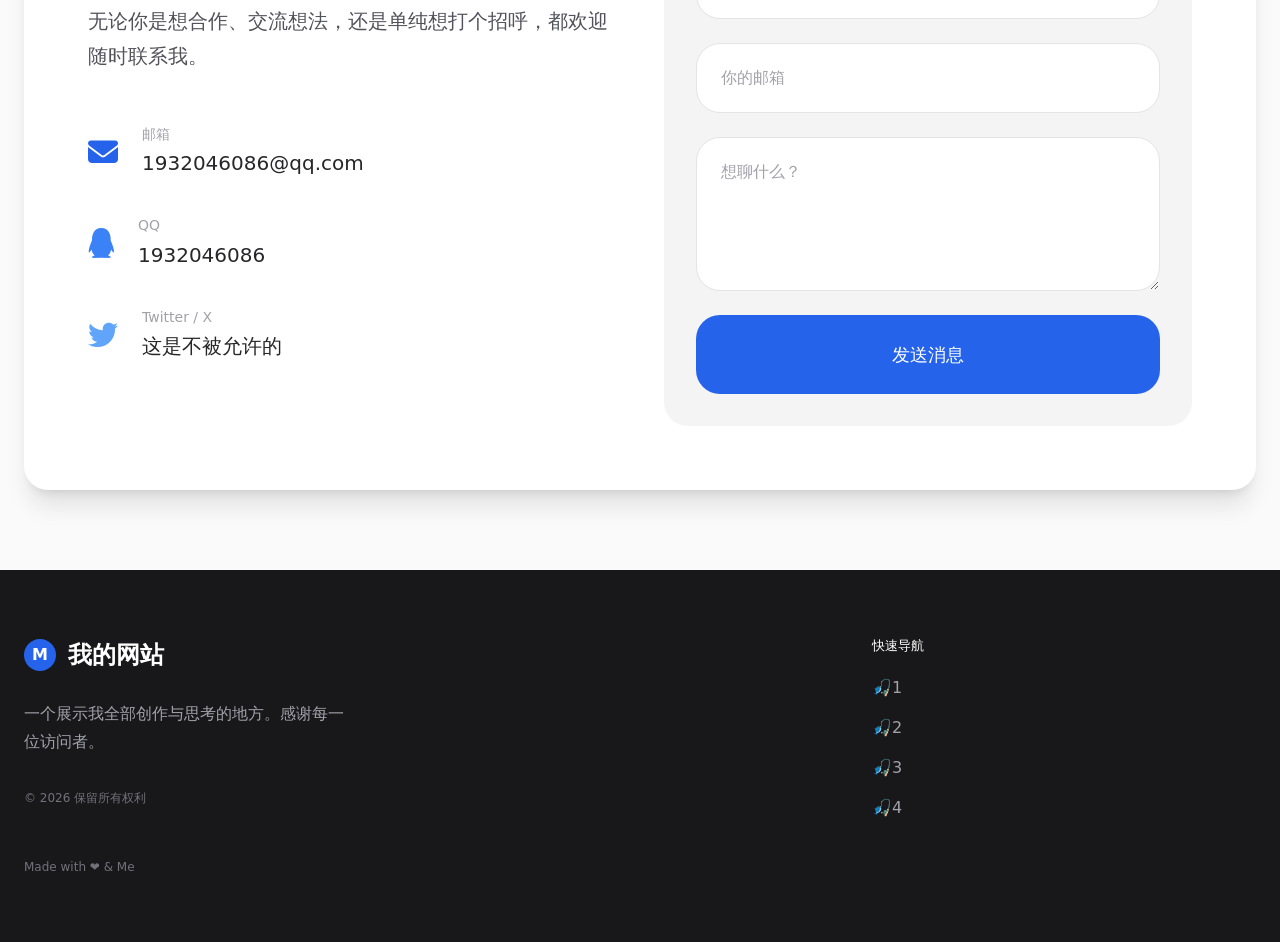
==== commit 02a1bf85: "删去了首页最底下多打的“Me”" ====
--- a/index.html
+++ b/index.html
@@ -355,7 +355,7 @@
         </div>
     </footer>
 
-    <script src="./Scripts/index.js"></script>Me
+    <script src="./Scripts/index.js"></script>
 </body>
 
 </html>
